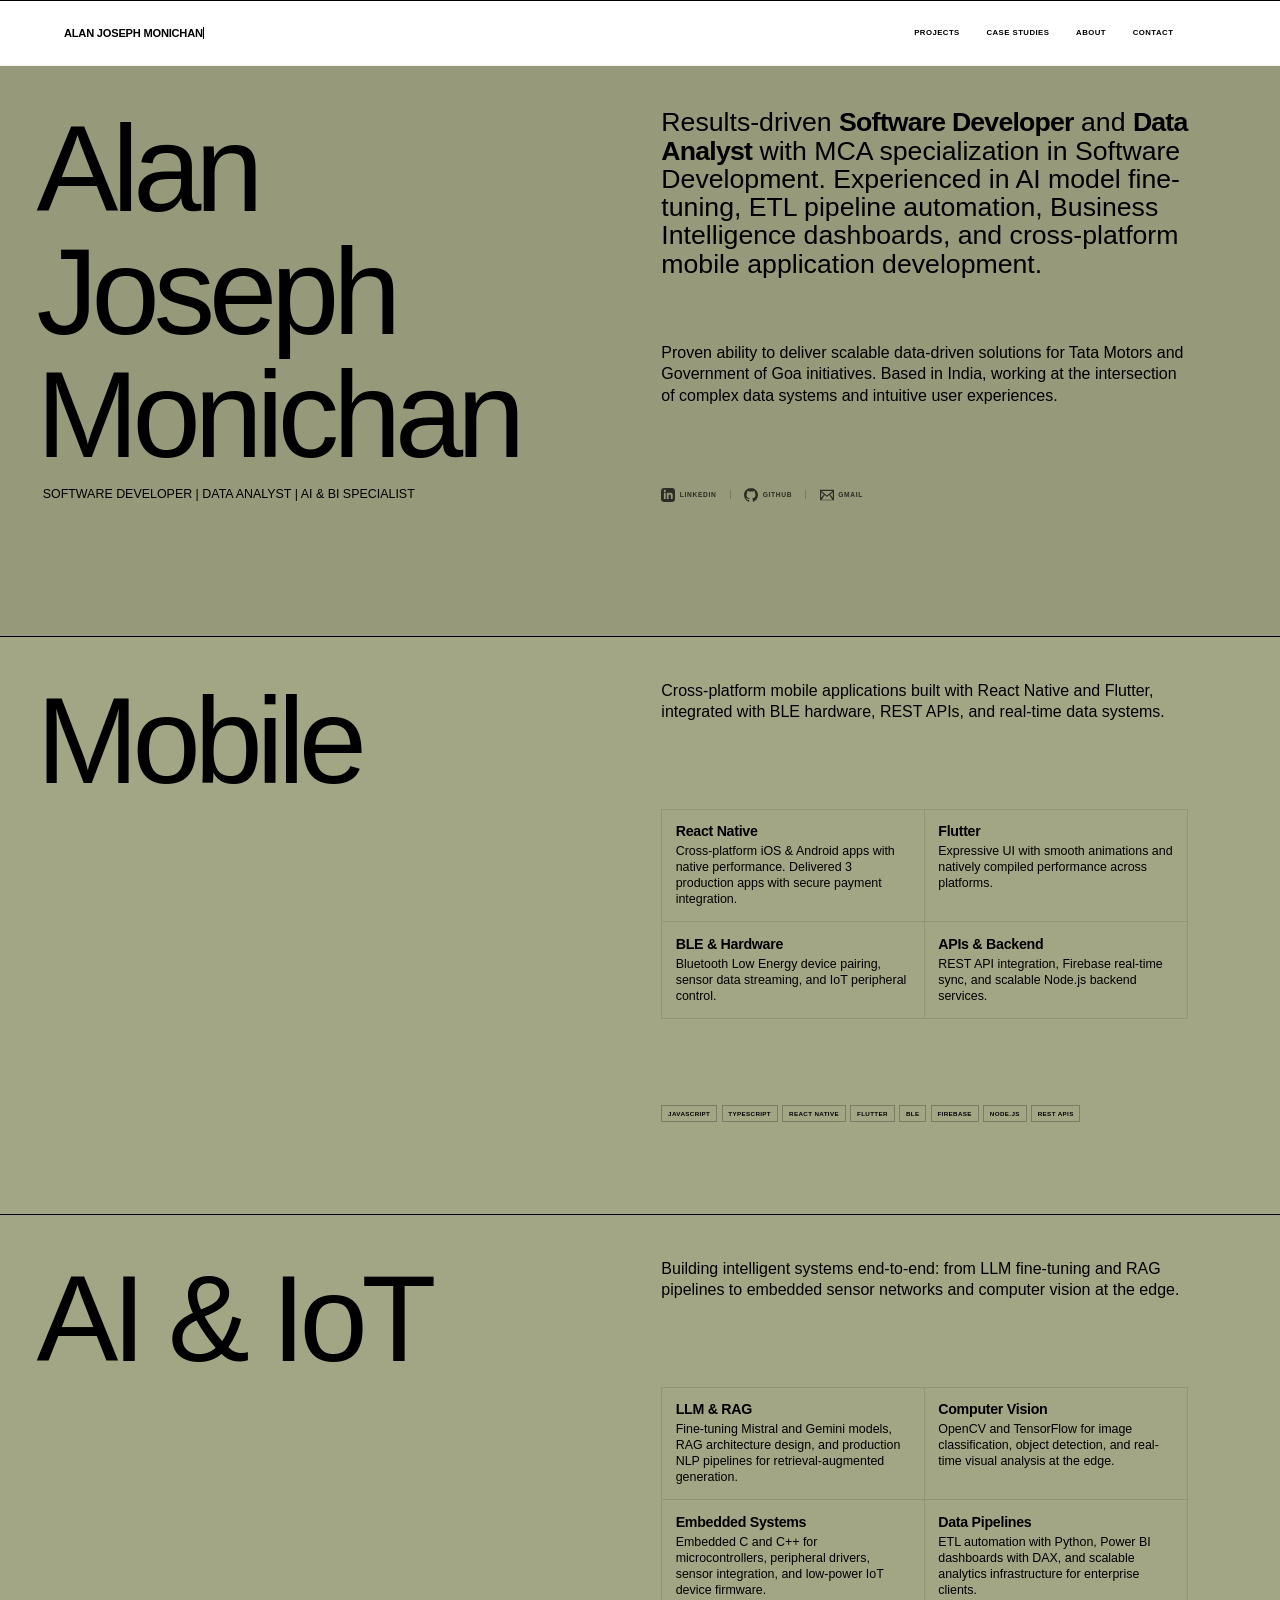
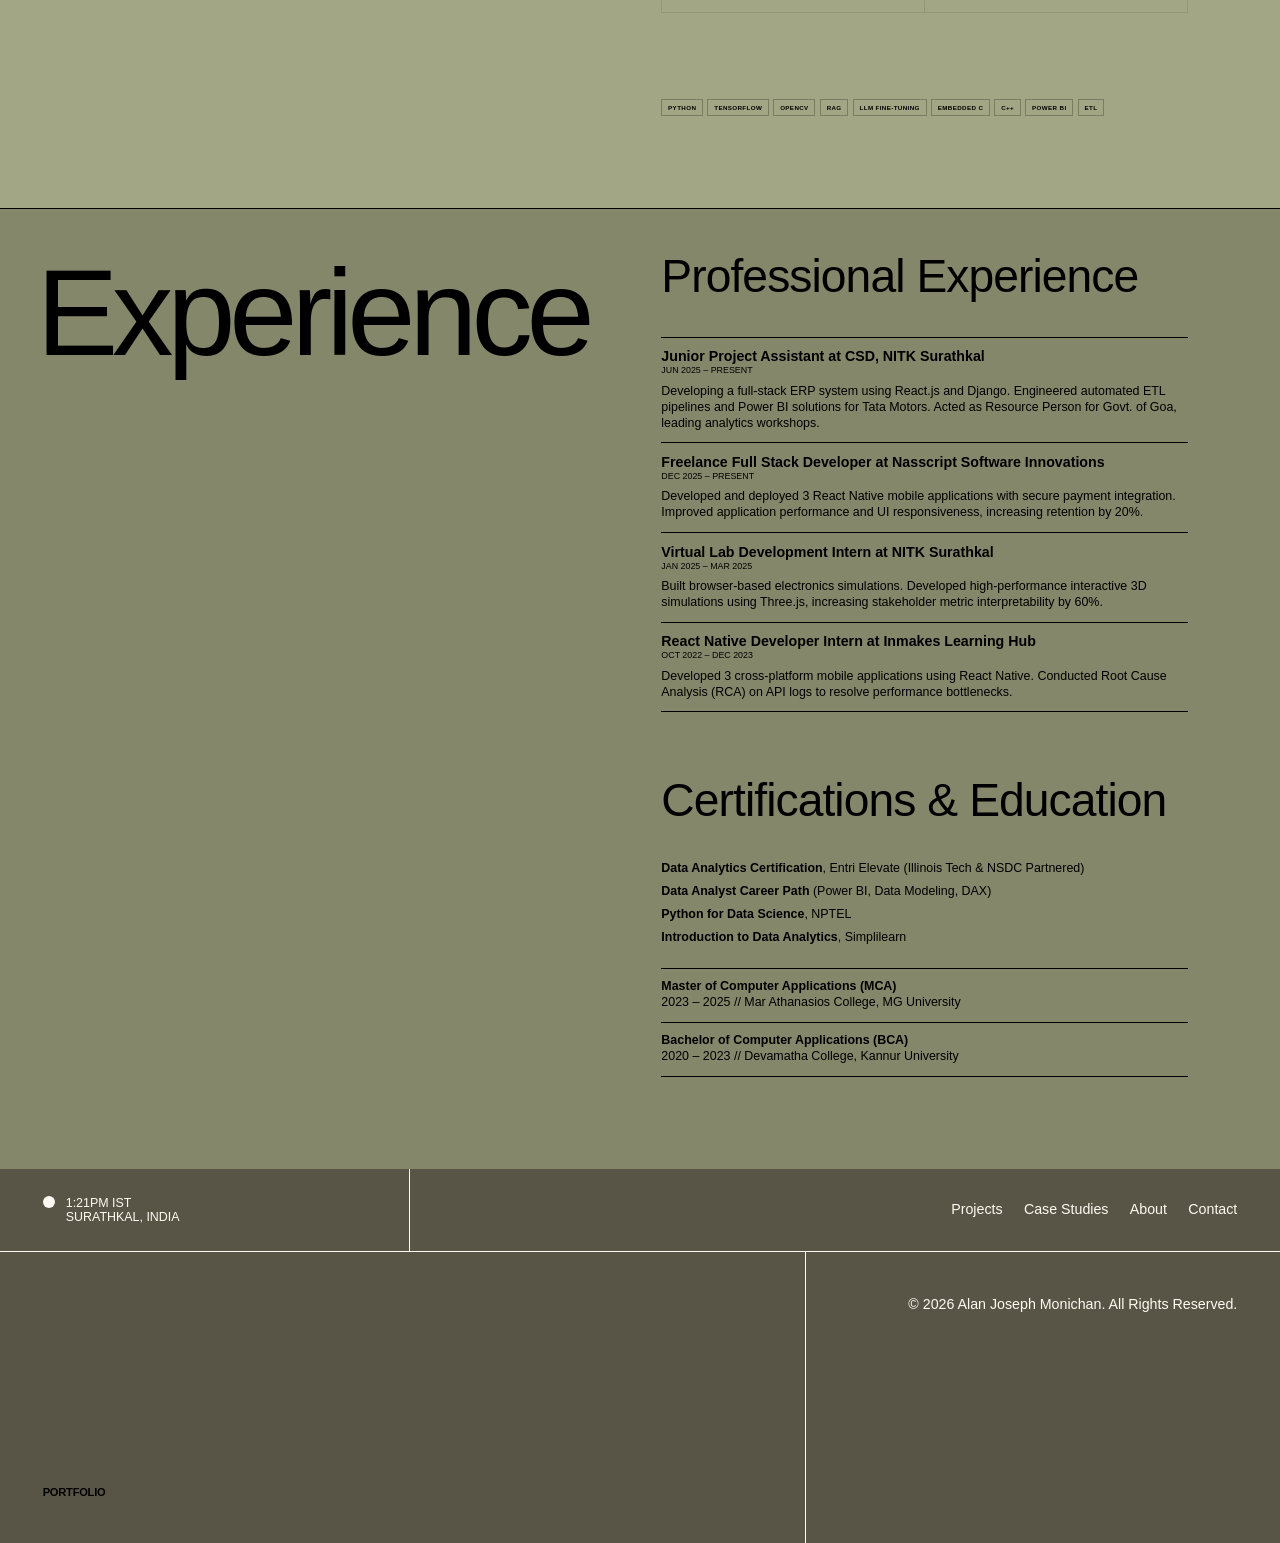
==== src/about.html @ 1c189f52 "Initial portfolio commit" ====
<!DOCTYPE html>
<!-- Last Published: Wed Nov 12 2025 17:32:40 GMT+0000 (Coordinated Universal Time) -->
<html lang="en">

<head>
    <meta charset="utf-8" />
    <title>Alan Joseph Monichan | Software Developer & Data Analyst</title>
    <meta content="Alan Joseph Monichan - Software Developer | Data Analyst | AI & BI Specialist" name="description" />
    <meta name="robots" content="index, follow" />
    <link rel="canonical" href="https://portfolioalan.web.app/src/about.html" />

    <meta property="og:title" content="Alan Joseph Monichan | Software Developer & Data Analyst" />
    <meta property="og:description" content="Results-driven Software Developer and Data Analyst with MCA specialization. Experienced in AI model fine-tuning, ETL automation, BI dashboards, and mobile app development." />
    <meta property="og:url" content="https://portfolioalan.web.app/src/about.html" />
    <meta property="og:site_name" content="Alan Joseph Monichan Portfolio" />
    <meta property="og:image" content="https://portfolioalan.web.app/assets/ajm_logo.png" />
    <meta property="og:type" content="profile" />
    <meta name="twitter:card" content="summary_large_image" />
    <meta name="twitter:title" content="Alan Joseph Monichan | Software Developer & Data Analyst" />
    <meta name="twitter:description" content="Results-driven Software Developer and Data Analyst with MCA specialization. Experienced in AI model fine-tuning, ETL automation, BI dashboards, and mobile app development." />
    <meta name="twitter:image" content="https://portfolioalan.web.app/assets/ajm_logo.png" />
    <meta content="width=device-width, initial-scale=1" name="viewport" />
    <link href="../assets/css/webflow.css" rel="stylesheet" type="text/css" />
    <link rel="stylesheet" href="../assets/css/style.css">
    <link rel="stylesheet" href="../assets/css/about.css">
    <script type="text/javascript">
        ! function(o, c) {
            var n = c.documentElement,
                t = " w-mod-";
            n.className += t + "js", ("ontouchstart" in o || o.DocumentTouch && c instanceof DocumentTouch) && (n.className += t + "touch")
        }(window, document);
    </script>
    <link href="../assets/favicon-ajm.png" rel="shortcut icon" type="image/x-icon" />
    <link href="../assets/favicon-ajm.png" rel="apple-touch-icon" />
    <script type="application/ld+json">
    {
        "@context": "https://schema.org",
        "@type": "Person",
        "name": "Alan Joseph Monichan",
        "url": "https://portfolioalan.web.app/src/about.html",
        "jobTitle": "Software Developer & Data Analyst",
        "description": "Results-driven Software Developer and Data Analyst with MCA specialization in Software Development. Experienced in AI model fine-tuning, ETL pipeline automation, Business Intelligence dashboards, and cross-platform mobile application development.",
        "image": "https://portfolioalan.web.app/assets/ajm_logo.png",
        "alumniOf": [
            { "@type": "CollegeOrUniversity", "name": "Mar Athanasios College, MG University" },
            { "@type": "CollegeOrUniversity", "name": "Devamatha College, Kannur University" }
        ],
        "worksFor": [
            { "@type": "Organization", "name": "NITK Surathkal" },
            { "@type": "Organization", "name": "Nasscript Software Innovations" }
        ]
    }
    </script>
</head>

<body>
    <div class="page-wrapper">
        <nav data-nav-size="small" class="nav_wrapper">
            <div data-w-id="bab75165-42d9-528d-0a10-03f54767e2a7" data-animation="default" data-collapse="medium" data-duration="0" data-easing="ease" data-easing2="ease" role="banner" class="navbar w-nav">
                        <div class="nav_wrap">
                            <a href="../index.html" class="nav_brand w-nav-brand">
                                <div class="text-logo">ALAN JOSEPH MONICHAN</div>
                            </a>

                            <div class="nav_center-section">
                                
                            </div>

                            <nav role="navigation" class="nav_menu-links">
                                <a href="../index.html#projects" class="menu_link">Projects</a>
                                <a href="research.html" class="menu_link">Case Studies</a>
                                <a href="about.html" aria-current="page" class="menu_link w--current">About</a>
                                <a href="mailto:alanmonichan122@gmail.com" class="menu_link">Contact</a>
                            </nav>

                            <div scroll="toggle" class="nav_button w-nav-button">
                                <div class="nav_button-inner">
                                    <div class="menu_top-line"></div>
                                    <div class="menu_middle-line"></div>
                                    <div class="menu_bottom-line"></div>
                                </div>
                            </div>
                        </div>
            </div>
        </nav>

        <!-- Custom mobile menu overlay -->
        <div class="mob-nav" id="mobNav">
            <a href="../index.html#projects" class="mob-nav__link">Projects</a>
            <a href="research.html" class="mob-nav__link">Case Studies</a>
            <a href="about.html" class="mob-nav__link">About</a>
            <a href="mailto:alanmonichan122@gmail.com" class="mob-nav__link">Contact</a>
        </div>

        <main class="main-wrapper">
            <section class="section_about-main">
                <div class="padding-block about_block">
                    <div class="about_about-container">
                        <div>
                            <h1 class="heading-style-h1">Alan Joseph Monichan</h1>
                            <p class="text-size-mono-regular text-style-allcaps margin-top margin-12">Software Developer | Data Analyst | AI & BI Specialist</p>
                        </div>
                        <div id="w-node-_1c3043f1-2022-a9b1-349a-7faa78e4609e-d866994d" class="about_right-column">
                            <p class="heading-style-h5 is-h4-tablet">Results-driven <span class="text-span">Software Developer</span> and <span class="text-span">Data Analyst</span> with MCA specialization in Software Development. Experienced in AI model fine-tuning, ETL pipeline automation, Business Intelligence dashboards, and cross-platform mobile application development.</p>
                            <p class="text-size-medium">Proven ability to deliver scalable data-driven solutions for Tata Motors and Government of Goa initiatives. Based in India, working at the intersection of complex data systems and intuitive user experiences.</p>
                            <div class="social-links-container">
                                <a href="https://linkedin.com/in/alan-joseph-monichan" target="_blank" class="social-link-item w-inline-block">
                                    <svg viewBox="0 0 24 24" fill="currentColor"><path d="M19 0h-14c-2.761 0-5 2.239-5 5v14c0 2.761 2.239 5 5 5h14c2.762 0 5-2.239 5-5v-14c0-2.761-2.238-5-5-5zm-11 19h-3v-11h3v11zm-1.5-12.268c-.966 0-1.75-.79-1.75-1.764s.784-1.764 1.75-1.764 1.75.79 1.75 1.764-.783 1.764-1.75 1.764zm13.5 12.268h-3v-5.604c0-3.368-4-3.113-4 0v5.604h-3v-11h3v1.765c1.396-2.586 7-2.777 7 2.476v6.759z"/></svg>
                                    <div>LinkedIn</div>
                                </a>
                                <div class="social-divider"></div>
                                <a href="https://github.com/alanjoseph77" target="_blank" class="social-link-item w-inline-block">
                                    <svg viewBox="0 0 24 24" fill="currentColor"><path d="M12 0c-6.626 0-12 5.373-12 12 0 5.302 3.438 9.8 8.207 11.387.599.111.793-.261.793-.577v-2.234c-3.338.726-4.041-1.416-4.041-1.416-.546-1.387-1.333-1.756-1.333-1.756-1.089-.745.083-.729.083-.729 1.205.084 1.839 1.237 1.839 1.237 1.07 1.834 2.807 1.304 3.492.997.107-.775.418-1.305.762-1.604-2.665-.305-5.467-1.334-5.467-5.931 0-1.311.469-2.381 1.236-3.221-.124-.303-.535-1.524.117-3.176 0 0 1.008-.322 3.301 1.23.957-.266 1.983-.399 3.003-.404 1.02.005 2.047.138 3.006.404 2.291-1.552 3.297-1.23 3.297-1.23.653 1.653.242 2.874.118 3.176.77.84 1.235 1.911 1.235 3.221 0 4.609-2.807 5.624-5.479 5.921.43.372.823 1.102.823 2.222v3.293c0 .319.192.694.801.576 4.765-1.589 8.199-6.086 8.199-11.386 0-6.627-5.373-12-12-12z"/></svg>
                                    <div>GitHub</div>
                                </a>
                                <div class="social-divider"></div>
                                <a href="mailto:alanmonichan122@gmail.com" class="social-link-item w-inline-block">
                                    <svg viewBox="0 0 24 24" fill="currentColor"><path d="M0 3v18h24v-18h-24zm6.623 7.929l-4.623 5.712v-9.458l4.623 3.746zm-4.141-5.929h19.035l-9.517 7.713-9.518-7.713zm5.694 7.188l3.824 3.099 3.83-3.104 5.612 8.165h-18.796l5.53-8.16zm9.208-1.259l4.616-3.731v9.449l-4.616-5.718z"/></svg>
                                    <div>Gmail</div>
                                </a>
                            </div>
                        </div>
                    </div>
                </div>
            </section>
            <!-- Section 2: Mobile Development -->
            <section class="section_about-work">
                <div class="padding-block about_block is-work">
                    <div class="about_work-container">
                        <div class="max-width-small">
                            <h2 class="heading-style-h1">Mobile</h2>
                        </div>
                        <div class="about_right-column">
                            <p class="text-size-medium">Cross-platform mobile applications built with React Native and Flutter, integrated with BLE hardware, REST APIs, and real-time data systems.</p>
                            <div class="about_skills-grid">
                                <div class="about_skill-card">
                                    <h4 class="text-size-regular text-weight-bold">React Native</h4>
                                    <p class="text-size-small">Cross-platform iOS & Android apps with native performance. Delivered 3 production apps with secure payment integration.</p>
                                </div>
                                <div class="about_skill-card">
                                    <h4 class="text-size-regular text-weight-bold">Flutter</h4>
                                    <p class="text-size-small">Expressive UI with smooth animations and natively compiled performance across platforms.</p>
                                </div>
                                <div class="about_skill-card">
                                    <h4 class="text-size-regular text-weight-bold">BLE & Hardware</h4>
                                    <p class="text-size-small">Bluetooth Low Energy device pairing, sensor data streaming, and IoT peripheral control.</p>
                                </div>
                                <div class="about_skill-card">
                                    <h4 class="text-size-regular text-weight-bold">APIs & Backend</h4>
                                    <p class="text-size-small">REST API integration, Firebase real-time sync, and scalable Node.js backend services.</p>
                                </div>
                            </div>
                            <div class="about_tech-tags">
                                <span class="about_tag">JavaScript</span>
                                <span class="about_tag">TypeScript</span>
                                <span class="about_tag">React Native</span>
                                <span class="about_tag">Flutter</span>
                                <span class="about_tag">BLE</span>
                                <span class="about_tag">Firebase</span>
                                <span class="about_tag">Node.js</span>
                                <span class="about_tag">REST APIs</span>
                            </div>
                        </div>
                    </div>
                </div>
            </section>

            <!-- Section 3: AI & IoT -->
            <section class="section_about-work">
                <div class="padding-block about_block is-work">
                    <div class="about_work-container">
                        <div class="max-width-small">
                            <h2 class="heading-style-h1">AI &amp; IoT</h2>
                        </div>
                        <div class="about_right-column">
                            <p class="text-size-medium">Building intelligent systems end-to-end: from LLM fine-tuning and RAG pipelines to embedded sensor networks and computer vision at the edge.</p>
                            <div class="about_skills-grid">
                                <div class="about_skill-card">
                                    <h4 class="text-size-regular text-weight-bold">LLM & RAG</h4>
                                    <p class="text-size-small">Fine-tuning Mistral and Gemini models, RAG architecture design, and production NLP pipelines for retrieval-augmented generation.</p>
                                </div>
                                <div class="about_skill-card">
                                    <h4 class="text-size-regular text-weight-bold">Computer Vision</h4>
                                    <p class="text-size-small">OpenCV and TensorFlow for image classification, object detection, and real-time visual analysis at the edge.</p>
                                </div>
                                <div class="about_skill-card">
                                    <h4 class="text-size-regular text-weight-bold">Embedded Systems</h4>
                                    <p class="text-size-small">Embedded C and C++ for microcontrollers, peripheral drivers, sensor integration, and low-power IoT device firmware.</p>
                                </div>
                                <div class="about_skill-card">
                                    <h4 class="text-size-regular text-weight-bold">Data Pipelines</h4>
                                    <p class="text-size-small">ETL automation with Python, Power BI dashboards with DAX, and scalable analytics infrastructure for enterprise clients.</p>
                                </div>
                            </div>
                            <div class="about_tech-tags">
                                <span class="about_tag">Python</span>
                                <span class="about_tag">TensorFlow</span>
                                <span class="about_tag">OpenCV</span>
                                <span class="about_tag">RAG</span>
                                <span class="about_tag">LLM Fine-tuning</span>
                                <span class="about_tag">Embedded C</span>
                                <span class="about_tag">C++</span>
                                <span class="about_tag">Power BI</span>
                                <span class="about_tag">ETL</span>
                            </div>
                        </div>
                    </div>
                </div>
            </section>

            <section class="section_about-credentials">
                <div class="padding-block about_block is-credentials">
                    <div class="about_credentials-container">
                        <h2 class="heading-style-h1">Experience</h2>
                        <div class="about_right-column">
                            <div class="contact_credentials-content">
                                <div>
                                    <div class="margin-bottom margin-40">
                                        <h3 class="heading-style-h4">Professional Experience</h3>
                                    </div>
                                    <ul role="list" class="list is-about w-list-unstyled">
                                        <li class="about_credentials-item margin-bottom margin-24">
                                            <p class="text-size-regular text-weight-bold">Junior Project Assistant at CSD, NITK Surathkal</p>
                                            <p class="text-size-mono-tiny text-style-allcaps">Jun 2025 – Present</p>
                                            <p class="text-size-small margin-top margin-8">Developing a full-stack ERP system using React.js and Django. Engineered automated ETL pipelines and Power BI solutions for Tata Motors. Acted as Resource Person for Govt. of Goa, leading analytics workshops.</p>
                                        </li>
                                        <li class="about_credentials-item margin-bottom margin-24">
                                            <p class="text-size-regular text-weight-bold">Freelance Full Stack Developer at Nasscript Software Innovations</p>
                                            <p class="text-size-mono-tiny text-style-allcaps">Dec 2025 – Present</p>
                                            <p class="text-size-small margin-top margin-8">Developed and deployed 3 React Native mobile applications with secure payment integration. Improved application performance and UI responsiveness, increasing retention by 20%.</p>
                                        </li>
                                        <li class="about_credentials-item margin-bottom margin-24">
                                            <p class="text-size-regular text-weight-bold">Virtual Lab Development Intern at NITK Surathkal</p>
                                            <p class="text-size-mono-tiny text-style-allcaps">Jan 2025 – Mar 2025</p>
                                            <p class="text-size-small margin-top margin-8">Built browser-based electronics simulations. Developed high-performance interactive 3D simulations using Three.js, increasing stakeholder metric interpretability by 60%.</p>
                                        </li>
                                        <li class="about_credentials-item margin-bottom margin-24">
                                            <p class="text-size-regular text-weight-bold">React Native Developer Intern at Inmakes Learning Hub</p>
                                            <p class="text-size-mono-tiny text-style-allcaps">Oct 2022 – Dec 2023</p>
                                            <p class="text-size-small margin-top margin-8">Developed 3 cross-platform mobile applications using React Native. Conducted Root Cause Analysis (RCA) on API logs to resolve performance bottlenecks.</p>
                                        </li>
                                    </ul>
                                </div>
                                <div>
                                    <div class="margin-bottom margin-40">
                                        <h3 class="heading-style-h4">Certifications & Education</h3>
                                    </div>
                                    <div class="margin-bottom margin-24">
                                        <p class="text-size-small margin-bottom margin-8"><strong>Data Analytics Certification</strong>, Entri Elevate (Illinois Tech & NSDC Partnered)</p>
                                        <p class="text-size-small margin-bottom margin-8"><strong>Data Analyst Career Path</strong> (Power BI, Data Modeling, DAX)</p>
                                        <p class="text-size-small margin-bottom margin-8"><strong>Python for Data Science</strong>, NPTEL</p>
                                        <p class="text-size-small"><strong>Introduction to Data Analytics</strong>, Simplilearn</p>
                                    </div>
                                    <ul role="list" class="list is-about w-list-unstyled">
                                        <li class="about_credentials-item margin-bottom margin-12">
                                            <p class="text-size-small"><span class="text-weight-bold">Master of Computer Applications (MCA)</span><br/>2023 – 2025 // Mar Athanasios College, MG University</p>
                                        </li>
                                        <li class="about_credentials-item">
                                            <p class="text-size-small"><span class="text-weight-bold">Bachelor of Computer Applications (BCA)</span><br/>2020 – 2023 // Devamatha College, Kannur University</p>
                                        </li>
                                    </ul>
                                </div>
                            </div>
                        </div>
                    </div>
                </div>
            </section>
        </main>
        <footer class="section_footer">
            <div class="footer_top">
                <div class="footer_block is-clocks"><div class="time_block"><div class="dot"></div><p class="text-size-mono-regular text-style-allcaps"><span class="js-time-newyork">--:-- --</span> IST<br/>Surathkal, India</p></div></div>
                <div class="footer_block is-menu"><a href="../index.html" class="footer_link">Projects</a>
                    <div class="w-dyn-list">
                        <div role="list" class="w-dyn-items">
                            <div role="listitem" class="w-dyn-item"><a href="research.html" class="footer_link">Case Studies</a></div>
                        </div>
                    </div><a href="about.html" aria-current="page" class="footer_link w--current">About</a><a href="mailto:alanmonichan122@gmail.com" class="footer_link">Contact</a></div>
            </div>
            <div class="footer_bottom">
                <div class="footer_block is-logo"><a href="../index.html" class="w-inline-block"><div class="footer_logo text-logo">PORTFOLIO</div></a></div>
                <div class="footer_block is-corner">
                    <div>© 2026 Alan Joseph Monichan. All Rights Reserved.</div>
                </div>
            </div>
        </footer>
    </div>
    <script src="../assets/js/jquery.min.js" type="text/javascript"></script>
    <script src="../assets/js/wf-chunk1.js" type="text/javascript"></script>
    <script src="../assets/js/wf-chunk3.js" type="text/javascript"></script>
    <script src="../assets/js/wf-pages.js" type="text/javascript"></script>
    <script src="../assets/js/script.js"></script>
    <script src="../assets/js/about.js"></script>
</body>

</html>
---- assets/css/webflow.css ----
html {
  -webkit-text-size-adjust: 100%;
  -ms-text-size-adjust: 100%;
  font-family: sans-serif;
}

body {
  margin: 0;
}

article, aside, details, figcaption, figure, footer, header, hgroup, main, menu, nav, section, summary {
  display: block;
}

audio, canvas, progress, video {
  vertical-align: baseline;
  display: inline-block;
}

audio:not([controls]) {
  height: 0;
  display: none;
}

[hidden], template {
  display: none;
}

a {
  background-color: #0000;
}

a:active, a:hover {
  outline: 0;
}

abbr[title] {
  border-bottom: 1px dotted;
}

b, strong {
  font-weight: bold;
}

dfn {
  font-style: italic;
}

h1 {
  margin: .67em 0;
  font-size: 2em;
}

mark {
  color: #000;
  background: #ff0;
}

small {
  font-size: 80%;
}

sub, sup {
  vertical-align: baseline;
  font-size: 75%;
  line-height: 0;
  position: relative;
}

sup {
  top: -.5em;
}

sub {
  bottom: -.25em;
}

img {
  border: 0;
}

svg:not(:root) {
  overflow: hidden;
}

hr {
  box-sizing: content-box;
  height: 0;
}

pre {
  overflow: auto;
}

code, kbd, pre, samp {
  font-family: monospace;
  font-size: 1em;
}

button, input, optgroup, select, textarea {
  color: inherit;
  font: inherit;
  margin: 0;
}

button {
  overflow: visible;
}

button, select {
  text-transform: none;
}

button, html input[type="button"], input[type="reset"] {
  -webkit-appearance: button;
  appearance: button;
  cursor: pointer;
}

button[disabled], html input[disabled] {
  cursor: default;
}

button::-moz-focus-inner, input::-moz-focus-inner {
  border: 0;
  padding: 0;
}

input {
  line-height: normal;
}

input[type="checkbox"], input[type="radio"] {
  box-sizing: border-box;
  padding: 0;
}

input[type="number"]::-webkit-inner-spin-button, input[type="number"]::-webkit-outer-spin-button {
  height: auto;
}

input[type="search"] {
  -webkit-appearance: none;
  appearance: none;
}

input[type="search"]::-webkit-search-cancel-button, input[type="search"]::-webkit-search-decoration {
  -webkit-appearance: none;
}

legend {
  border: 0;
  padding: 0;
}

textarea {
  overflow: auto;
}

optgroup {
  font-weight: bold;
}

table {
  border-collapse: collapse;
  border-spacing: 0;
}

td, th {
  padding: 0;
}

@font-face {
  font-family: webflow-icons;
  src: url("[data-uri]") format("truetype");
  font-weight: normal;
  font-style: normal;
}

[class^="w-icon-"], [class*=" w-icon-"] {
  font-variant: normal;
  text-transform: none;
  -webkit-font-smoothing: antialiased;
  -moz-osx-font-smoothing: grayscale;
  font-style: normal;
  font-weight: normal;
  line-height: 1;
  font-family: webflow-icons !important;
}

.w-icon-slider-right:before {
  content: "";
}

.w-icon-slider-left:before {
  content: "";
}

.w-icon-nav-menu:before {
  content: "";
}

.w-icon-arrow-down:before, .w-icon-dropdown-toggle:before {
  content: "";
}

.w-icon-file-upload-remove:before {
  content: "";
}

.w-icon-file-upload-icon:before {
  content: "";
}

* {
  box-sizing: border-box;
}

html {
  height: 100%;
}

body {
  color: #333;
  background-color: #fff;
  min-height: 100%;
  margin: 0;
  font-family: Arial, sans-serif;
  font-size: 14px;
  line-height: 20px;
}

img {
  vertical-align: middle;
  max-width: 100%;
  display: inline-block;
}

html.w-mod-touch * {
  background-attachment: scroll !important;
}

.w-block {
  display: block;
}

.w-inline-block {
  max-width: 100%;
  display: inline-block;
}

.w-clearfix:before, .w-clearfix:after {
  content: " ";
  grid-area: 1 / 1 / 2 / 2;
  display: table;
}

.w-clearfix:after {
  clear: both;
}

.w-hidden {
  display: none;
}

.w-button {
  color: #fff;
  line-height: inherit;
  cursor: pointer;
  background-color: #3898ec;
  border: 0;
  border-radius: 0;
  padding: 9px 15px;
  text-decoration: none;
  display: inline-block;
}

input.w-button {
  -webkit-appearance: button;
  appearance: button;
}

html[data-w-dynpage] [data-w-cloak] {
  color: #0000 !important;
}

.w-code-block {
  margin: unset;
}

pre.w-code-block code {
  all: inherit;
}

.w-optimization {
  display: contents;
}

.w-webflow-badge, .w-webflow-badge > img {
  box-sizing: unset;
  width: unset;
  height: unset;
  max-height: unset;
  max-width: unset;
  min-height: unset;
  min-width: unset;
  margin: unset;
  padding: unset;
  float: unset;
  clear: unset;
  border: unset;
  border-radius: unset;
  background: unset;
  background-image: unset;
  background-position: unset;
  background-size: unset;
  background-repeat: unset;
  background-origin: unset;
  background-clip: unset;
  background-attachment: unset;
  background-color: unset;
  box-shadow: unset;
  transform: unset;
  direction: unset;
  font-family: unset;
  font-weight: unset;
  color: unset;
  font-size: unset;
  line-height: unset;
  font-style: unset;
  font-variant: unset;
  text-align: unset;
  letter-spacing: unset;
  -webkit-text-decoration: unset;
  text-decoration: unset;
  text-indent: unset;
  text-transform: unset;
  list-style-type: unset;
  text-shadow: unset;
  vertical-align: unset;
  cursor: unset;
  white-space: unset;
  word-break: unset;
  word-spacing: unset;
  word-wrap: unset;
  transition: unset;
}

.w-webflow-badge {
  white-space: nowrap;
  cursor: pointer;
  box-shadow: 0 0 0 1px #0000001a, 0 1px 3px #0000001a;
  visibility: visible !important;
  opacity: 1 !important;
  z-index: 2147483647 !important;
  color: #aaadb0 !important;
  overflow: unset !important;
  background-color: #fff !important;
  border-radius: 3px !important;
  width: auto !important;
  height: auto !important;
  margin: 0 !important;
  padding: 6px !important;
  font-size: 12px !important;
  line-height: 14px !important;
  text-decoration: none !important;
  display: inline-block !important;
  position: fixed !important;
  inset: auto 12px 12px auto !important;
  transform: none !important;
}

.w-webflow-badge > img {
  position: unset;
  visibility: unset !important;
  opacity: 1 !important;
  vertical-align: middle !important;
  display: inline-block !important;
}

h1, h2, h3, h4, h5, h6 {
  margin-bottom: 10px;
  font-weight: bold;
}

h1 {
  margin-top: 20px;
  font-size: 38px;
  line-height: 44px;
}

h2 {
  margin-top: 20px;
  font-size: 32px;
  line-height: 36px;
}

h3 {
  margin-top: 20px;
  font-size: 24px;
  line-height: 30px;
}

h4 {
  margin-top: 10px;
  font-size: 18px;
  line-height: 24px;
}

h5 {
  margin-top: 10px;
  font-size: 14px;
  line-height: 20px;
}

h6 {
  margin-top: 10px;
  font-size: 12px;
  line-height: 18px;
}

p {
  margin-top: 0;
  margin-bottom: 10px;
}

blockquote {
  border-left: 5px solid #e2e2e2;
  margin: 0 0 10px;
  padding: 10px 20px;
  font-size: 18px;
  line-height: 22px;
}

figure {
  margin: 0 0 10px;
}

figcaption {
  text-align: center;
  margin-top: 5px;
}

ul, ol {
  margin-top: 0;
  margin-bottom: 10px;
  padding-left: 40px;
}

.w-list-unstyled {
  padding-left: 0;
  list-style: none;
}

.w-embed:before, .w-embed:after {
  content: " ";
  grid-area: 1 / 1 / 2 / 2;
  display: table;
}

.w-embed:after {
  clear: both;
}

.w-video {
  width: 100%;
  padding: 0;
  position: relative;
}

.w-video iframe, .w-video object, .w-video embed {
  border: none;
  width: 100%;
  height: 100%;
  position: absolute;
  top: 0;
  left: 0;
}

fieldset {
  border: 0;
  margin: 0;
  padding: 0;
}

button, [type="button"], [type="reset"] {
  cursor: pointer;
  -webkit-appearance: button;
  appearance: button;
  border: 0;
}

.w-form {
  margin: 0 0 15px;
}

.w-form-done {
  text-align: center;
  background-color: #ddd;
  padding: 20px;
  display: none;
}

.w-form-fail {
  background-color: #ffdede;
  margin-top: 10px;
  padding: 10px;
  display: none;
}

label {
  margin-bottom: 5px;
  font-weight: bold;
  display: block;
}

.w-input, .w-select {
  color: #333;
  background-color: #fff;
  border: 1px solid #ccc;
  width: 100%;
  height: 38px;
  margin-bottom: 10px;
  padding: 8px 12px;
  font-size: 14px;
  line-height: 1.42857;
  display: block;
}

.w-input::placeholder, .w-select::placeholder {
  color: #999;
}

.w-input:focus, .w-select:focus {
  border-color: #3898ec;
  outline: 0;
}

.w-input[disabled], .w-select[disabled], .w-input[readonly], .w-select[readonly], fieldset[disabled] .w-input, fieldset[disabled] .w-select {
  cursor: not-allowed;
}

.w-input[disabled]:not(.w-input-disabled), .w-select[disabled]:not(.w-input-disabled), .w-input[readonly], .w-select[readonly], fieldset[disabled]:not(.w-input-disabled) .w-input, fieldset[disabled]:not(.w-input-disabled) .w-select {
  background-color: #eee;
}

textarea.w-input, textarea.w-select {
  height: auto;
}

.w-select {
  background-color: #f3f3f3;
}

.w-select[multiple] {
  height: auto;
}

.w-form-label {
  cursor: pointer;
  margin-bottom: 0;
  font-weight: normal;
  display: inline-block;
}

.w-radio {
  margin-bottom: 5px;
  padding-left: 20px;
  display: block;
}

.w-radio:before, .w-radio:after {
  content: " ";
  grid-area: 1 / 1 / 2 / 2;
  display: table;
}

.w-radio:after {
  clear: both;
}

.w-radio-input {
  float: left;
  margin: 3px 0 0 -20px;
  line-height: normal;
}

.w-file-upload {
  margin-bottom: 10px;
  display: block;
}

.w-file-upload-input {
  opacity: 0;
  z-index: -100;
  width: .1px;
  height: .1px;
  position: absolute;
  overflow: hidden;
}

.w-file-upload-default, .w-file-upload-uploading, .w-file-upload-success {
  color: #333;
  display: inline-block;
}

.w-file-upload-error {
  margin-top: 10px;
  display: block;
}

.w-file-upload-default.w-hidden, .w-file-upload-uploading.w-hidden, .w-file-upload-error.w-hidden, .w-file-upload-success.w-hidden {
  display: none;
}

.w-file-upload-uploading-btn {
  cursor: pointer;
  background-color: #fafafa;
  border: 1px solid #ccc;
  margin: 0;
  padding: 8px 12px;
  font-size: 14px;
  font-weight: normal;
  display: flex;
}

.w-file-upload-file {
  background-color: #fafafa;
  border: 1px solid #ccc;
  flex-grow: 1;
  justify-content: space-between;
  margin: 0;
  padding: 8px 9px 8px 11px;
  display: flex;
}

.w-file-upload-file-name {
  font-size: 14px;
  font-weight: normal;
  display: block;
}

.w-file-remove-link {
  cursor: pointer;
  width: auto;
  height: auto;
  margin-top: 3px;
  margin-left: 10px;
  padding: 3px;
  display: block;
}

.w-icon-file-upload-remove {
  margin: auto;
  font-size: 10px;
}

.w-file-upload-error-msg {
  color: #ea384c;
  padding: 2px 0;
  display: inline-block;
}

.w-file-upload-info {
  padding: 0 12px;
  line-height: 38px;
  display: inline-block;
}

.w-file-upload-label {
  cursor: pointer;
  background-color: #fafafa;
  border: 1px solid #ccc;
  margin: 0;
  padding: 8px 12px;
  font-size: 14px;
  font-weight: normal;
  display: inline-block;
}

.w-icon-file-upload-icon, .w-icon-file-upload-uploading {
  width: 20px;
  margin-right: 8px;
  display: inline-block;
}

.w-icon-file-upload-uploading {
  height: 20px;
}

.w-container {
  max-width: 940px;
  margin-left: auto;
  margin-right: auto;
}

.w-container:before, .w-container:after {
  content: " ";
  grid-area: 1 / 1 / 2 / 2;
  display: table;
}

.w-container:after {
  clear: both;
}

.w-container .w-row {
  margin-left: -10px;
  margin-right: -10px;
}

.w-row:before, .w-row:after {
  content: " ";
  grid-area: 1 / 1 / 2 / 2;
  display: table;
}

.w-row:after {
  clear: both;
}

.w-row .w-row {
  margin-left: 0;
  margin-right: 0;
}

.w-col {
  float: left;
  width: 100%;
  min-height: 1px;
  padding-left: 10px;
  padding-right: 10px;
  position: relative;
}

.w-col .w-col {
  padding-left: 0;
  padding-right: 0;
}

.w-col-1 {
  width: 8.33333%;
}

.w-col-2 {
  width: 16.6667%;
}

.w-col-3 {
  width: 25%;
}

.w-col-4 {
  width: 33.3333%;
}

.w-col-5 {
  width: 41.6667%;
}

.w-col-6 {
  width: 50%;
}

.w-col-7 {
  width: 58.3333%;
}

.w-col-8 {
  width: 66.6667%;
}

.w-col-9 {
  width: 75%;
}

.w-col-10 {
  width: 83.3333%;
}

.w-col-11 {
  width: 91.6667%;
}

.w-col-12 {
  width: 100%;
}

.w-hidden-main {
  display: none !important;
}

@media screen and (max-width: 991px) {
  .w-container {
    max-width: 728px;
  }

  .w-hidden-main {
    display: inherit !important;
  }

  .w-hidden-medium {
    display: none !important;
  }

  .w-col-medium-1 {
    width: 8.33333%;
  }

  .w-col-medium-2 {
    width: 16.6667%;
  }

  .w-col-medium-3 {
    width: 25%;
  }

  .w-col-medium-4 {
    width: 33.3333%;
  }

  .w-col-medium-5 {
    width: 41.6667%;
  }

  .w-col-medium-6 {
    width: 50%;
  }

  .w-col-medium-7 {
    width: 58.3333%;
  }

  .w-col-medium-8 {
    width: 66.6667%;
  }

  .w-col-medium-9 {
    width: 75%;
  }

  .w-col-medium-10 {
    width: 83.3333%;
  }

  .w-col-medium-11 {
    width: 91.6667%;
  }

  .w-col-medium-12 {
    width: 100%;
  }

  .w-col-stack {
    width: 100%;
    left: auto;
    right: auto;
  }
}

@media screen and (max-width: 767px) {
  .w-hidden-main, .w-hidden-medium {
    display: inherit !important;
  }

  .w-hidden-small {
    display: none !important;
  }

  .w-row, .w-container .w-row {
    margin-left: 0;
    margin-right: 0;
  }

  .w-col {
    width: 100%;
    left: auto;
    right: auto;
  }

  .w-col-small-1 {
    width: 8.33333%;
  }

  .w-col-small-2 {
    width: 16.6667%;
  }

  .w-col-small-3 {
    width: 25%;
  }

  .w-col-small-4 {
    width: 33.3333%;
  }

  .w-col-small-5 {
    width: 41.6667%;
  }

  .w-col-small-6 {
    width: 50%;
  }

  .w-col-small-7 {
    width: 58.3333%;
  }

  .w-col-small-8 {
    width: 66.6667%;
  }

  .w-col-small-9 {
    width: 75%;
  }

  .w-col-small-10 {
    width: 83.3333%;
  }

  .w-col-small-11 {
    width: 91.6667%;
  }

  .w-col-small-12 {
    width: 100%;
  }
}

@media screen and (max-width: 479px) {
  .w-container {
    max-width: none;
  }

  .w-hidden-main, .w-hidden-medium, .w-hidden-small {
    display: inherit !important;
  }

  .w-hidden-tiny {
    display: none !important;
  }

  .w-col {
    width: 100%;
  }

  .w-col-tiny-1 {
    width: 8.33333%;
  }

  .w-col-tiny-2 {
    width: 16.6667%;
  }

  .w-col-tiny-3 {
    width: 25%;
  }

  .w-col-tiny-4 {
    width: 33.3333%;
  }

  .w-col-tiny-5 {
    width: 41.6667%;
  }

  .w-col-tiny-6 {
    width: 50%;
  }

  .w-col-tiny-7 {
    width: 58.3333%;
  }

  .w-col-tiny-8 {
    width: 66.6667%;
  }

  .w-col-tiny-9 {
    width: 75%;
  }

  .w-col-tiny-10 {
    width: 83.3333%;
  }

  .w-col-tiny-11 {
    width: 91.6667%;
  }

  .w-col-tiny-12 {
    width: 100%;
  }
}

.w-widget {
  position: relative;
}

.w-widget-map {
  width: 100%;
  height: 400px;
}

.w-widget-map label {
  width: auto;
  display: inline;
}

.w-widget-map img {
  max-width: inherit;
}

.w-widget-map .gm-style-iw {
  text-align: center;
}

.w-widget-map .gm-style-iw > button {
  display: none !important;
}

.w-widget-twitter {
  overflow: hidden;
}

.w-widget-twitter-count-shim {
  vertical-align: top;
  text-align: center;
  background: #fff;
  border: 1px solid #758696;
  border-radius: 3px;
  width: 28px;
  height: 20px;
  display: inline-block;
  position: relative;
}

.w-widget-twitter-count-shim * {
  pointer-events: none;
  -webkit-user-select: none;
  user-select: none;
}

.w-widget-twitter-count-shim .w-widget-twitter-count-inner {
  text-align: center;
  color: #999;
  font-family: serif;
  font-size: 15px;
  line-height: 12px;
  position: relative;
}

.w-widget-twitter-count-shim .w-widget-twitter-count-clear {
  display: block;
  position: relative;
}

.w-widget-twitter-count-shim.w--large {
  width: 36px;
  height: 28px;
}

.w-widget-twitter-count-shim.w--large .w-widget-twitter-count-inner {
  font-size: 18px;
  line-height: 18px;
}

.w-widget-twitter-count-shim:not(.w--vertical) {
  margin-left: 5px;
  margin-right: 8px;
}

.w-widget-twitter-count-shim:not(.w--vertical).w--large {
  margin-left: 6px;
}

.w-widget-twitter-count-shim:not(.w--vertical):before, .w-widget-twitter-count-shim:not(.w--vertical):after {
  content: " ";
  pointer-events: none;
  border: solid #0000;
  width: 0;
  height: 0;
  position: absolute;
  top: 50%;
  left: 0;
}

.w-widget-twitter-count-shim:not(.w--vertical):before {
  border-width: 4px;
  border-color: #75869600 #5d6c7b #75869600 #75869600;
  margin-top: -4px;
  margin-left: -9px;
}

.w-widget-twitter-count-shim:not(.w--vertical).w--large:before {
  border-width: 5px;
  margin-top: -5px;
  margin-left: -10px;
}

.w-widget-twitter-count-shim:not(.w--vertical):after {
  border-width: 4px;
  border-color: #fff0 #fff #fff0 #fff0;
  margin-top: -4px;
  margin-left: -8px;
}

.w-widget-twitter-count-shim:not(.w--vertical).w--large:after {
  border-width: 5px;
  margin-top: -5px;
  margin-left: -9px;
}

.w-widget-twitter-count-shim.w--vertical {
  width: 61px;
  height: 33px;
  margin-bottom: 8px;
}

.w-widget-twitter-count-shim.w--vertical:before, .w-widget-twitter-count-shim.w--vertical:after {
  content: " ";
  pointer-events: none;
  border: solid #0000;
  width: 0;
  height: 0;
  position: absolute;
  top: 100%;
  left: 50%;
}

.w-widget-twitter-count-shim.w--vertical:before {
  border-width: 5px;
  border-color: #5d6c7b #75869600 #75869600;
  margin-left: -5px;
}

.w-widget-twitter-count-shim.w--vertical:after {
  border-width: 4px;
  border-color: #fff #fff0 #fff0;
  margin-left: -4px;
}

.w-widget-twitter-count-shim.w--vertical .w-widget-twitter-count-inner {
  font-size: 18px;
  line-height: 22px;
}

.w-widget-twitter-count-shim.w--vertical.w--large {
  width: 76px;
}

.w-background-video {
  color: #fff;
  height: 500px;
  position: relative;
  overflow: hidden;
}

.w-background-video > video {
  object-fit: cover;
  z-index: -100;
  background-position: 50%;
  background-size: cover;
  width: 100%;
  height: 100%;
  margin: auto;
  position: absolute;
  inset: -100%;
}

.w-background-video > video::-webkit-media-controls-start-playback-button {
  -webkit-appearance: none;
  display: none !important;
}

.w-background-video--control {
  background-color: #0000;
  padding: 0;
  position: absolute;
  bottom: 1em;
  right: 1em;
}

.w-background-video--control > [hidden] {
  display: none !important;
}

.w-slider {
  text-align: center;
  clear: both;
  -webkit-tap-highlight-color: #0000;
  background: #ddd;
  height: 300px;
  position: relative;
}

.w-slider-mask {
  z-index: 1;
  white-space: nowrap;
  height: 100%;
  display: block;
  position: relative;
  left: 0;
  right: 0;
  overflow: hidden;
}

.w-slide {
  vertical-align: top;
  white-space: normal;
  text-align: left;
  width: 100%;
  height: 100%;
  display: inline-block;
  position: relative;
}

.w-slider-nav {
  z-index: 2;
  text-align: center;
  -webkit-tap-highlight-color: #0000;
  height: 40px;
  margin: auto;
  padding-top: 10px;
  position: absolute;
  inset: auto 0 0;
}

.w-slider-nav.w-round > div {
  border-radius: 100%;
}

.w-slider-nav.w-num > div {
  font-size: inherit;
  line-height: inherit;
  width: auto;
  height: auto;
  padding: .2em .5em;
}

.w-slider-nav.w-shadow > div {
  box-shadow: 0 0 3px #3336;
}

.w-slider-nav-invert {
  color: #fff;
}

.w-slider-nav-invert > div {
  background-color: #2226;
}

.w-slider-nav-invert > div.w-active {
  background-color: #222;
}

.w-slider-dot {
  cursor: pointer;
  background-color: #fff6;
  width: 1em;
  height: 1em;
  margin: 0 3px .5em;
  transition: background-color .1s, color .1s;
  display: inline-block;
  position: relative;
}

.w-slider-dot.w-active {
  background-color: #fff;
}

.w-slider-dot:focus {
  outline: none;
  box-shadow: 0 0 0 2px #fff;
}

.w-slider-dot:focus.w-active {
  box-shadow: none;
}

.w-slider-arrow-left, .w-slider-arrow-right {
  cursor: pointer;
  color: #fff;
  -webkit-tap-highlight-color: #0000;
  -webkit-user-select: none;
  user-select: none;
  width: 80px;
  margin: auto;
  font-size: 40px;
  position: absolute;
  inset: 0;
  overflow: hidden;
}

.w-slider-arrow-left [class^="w-icon-"], .w-slider-arrow-right [class^="w-icon-"], .w-slider-arrow-left [class*=" w-icon-"], .w-slider-arrow-right [class*=" w-icon-"] {
  position: absolute;
}

.w-slider-arrow-left:focus, .w-slider-arrow-right:focus {
  outline: 0;
}

.w-slider-arrow-left {
  z-index: 3;
  right: auto;
}

.w-slider-arrow-right {
  z-index: 4;
  left: auto;
}

.w-icon-slider-left, .w-icon-slider-right {
  width: 1em;
  height: 1em;
  margin: auto;
  inset: 0;
}

.w-slider-aria-label {
  clip: rect(0 0 0 0);
  border: 0;
  width: 1px;
  height: 1px;
  margin: -1px;
  padding: 0;
  position: absolute;
  overflow: hidden;
}

.w-slider-force-show {
  display: block !important;
}

.w-dropdown {
  text-align: left;
  z-index: 900;
  margin-left: auto;
  margin-right: auto;
  display: inline-block;
  position: relative;
}

.w-dropdown-btn, .w-dropdown-toggle, .w-dropdown-link {
  vertical-align: top;
  color: #222;
  text-align: left;
  white-space: nowrap;
  margin-left: auto;
  margin-right: auto;
  padding: 20px;
  text-decoration: none;
  position: relative;
}

.w-dropdown-toggle {
  -webkit-user-select: none;
  user-select: none;
  cursor: pointer;
  padding-right: 40px;
  display: inline-block;
}

.w-dropdown-toggle:focus {
  outline: 0;
}

.w-icon-dropdown-toggle {
  width: 1em;
  height: 1em;
  margin: auto 20px auto auto;
  position: absolute;
  top: 0;
  bottom: 0;
  right: 0;
}

.w-dropdown-list {
  background: #ddd;
  min-width: 100%;
  display: none;
  position: absolute;
}

.w-dropdown-list.w--open {
  display: block;
}

.w-dropdown-link {
  color: #222;
  padding: 10px 20px;
  display: block;
}

.w-dropdown-link.w--current {
  color: #0082f3;
}

.w-dropdown-link:focus {
  outline: 0;
}

@media screen and (max-width: 767px) {
  .w-nav-brand {
    padding-left: 10px;
  }
}

.w-lightbox-backdrop {
  cursor: auto;
  letter-spacing: normal;
  text-indent: 0;
  text-shadow: none;
  text-transform: none;
  visibility: visible;
  white-space: normal;
  word-break: normal;
  word-spacing: normal;
  word-wrap: normal;
  color: #fff;
  text-align: center;
  z-index: 2000;
  opacity: 0;
  -webkit-user-select: none;
  -moz-user-select: none;
  user-select: none;
  -webkit-tap-highlight-color: transparent;
  background: #000000e6;
  outline: 0;
  font-family: Helvetica Neue, Helvetica, Ubuntu, Segoe UI, Verdana, sans-serif;
  font-size: 17px;
  font-style: normal;
  font-weight: 300;
  line-height: 1.2;
  list-style: disc;
  position: fixed;
  inset: 0;
  -webkit-transform: translate(0);
  transform: translate(0);
}

.w-lightbox-backdrop, .w-lightbox-container {
  -webkit-overflow-scrolling: touch;
  height: 100%;
  overflow: auto;
}

.w-lightbox-content {
  height: 100vh;
  position: relative;
  overflow: hidden;
}

.w-lightbox-view {
  opacity: 0;
  width: 100vw;
  height: 100vh;
  position: absolute;
}

.w-lightbox-view:before {
  content: "";
  height: 100vh;
}

.w-lightbox-group, .w-lightbox-group .w-lightbox-view, .w-lightbox-group .w-lightbox-view:before {
  height: 86vh;
}

.w-lightbox-frame, .w-lightbox-view:before {
  vertical-align: middle;
  display: inline-block;
}

.w-lightbox-figure {
  margin: 0;
  position: relative;
}

.w-lightbox-group .w-lightbox-figure {
  cursor: pointer;
}

.w-lightbox-img {
  width: auto;
  max-width: none;
  height: auto;
}

.w-lightbox-image {
  float: none;
  max-width: 100vw;
  max-height: 100vh;
  display: block;
}

.w-lightbox-group .w-lightbox-image {
  max-height: 86vh;
}

.w-lightbox-caption {
  text-align: left;
  text-overflow: ellipsis;
  white-space: nowrap;
  background: #0006;
  padding: .5em 1em;
  position: absolute;
  bottom: 0;
  left: 0;
  right: 0;
  overflow: hidden;
}

.w-lightbox-embed {
  width: 100%;
  height: 100%;
  position: absolute;
  inset: 0;
}

.w-lightbox-control {
  cursor: pointer;
  background-position: center;
  background-repeat: no-repeat;
  background-size: 24px;
  width: 4em;
  transition: all .3s;
  position: absolute;
  top: 0;
}

.w-lightbox-left {
  background-image: url("[data-uri]");
  display: none;
  bottom: 0;
  left: 0;
}

.w-lightbox-right {
  background-image: url("[data-uri]");
  display: none;
  bottom: 0;
  right: 0;
}

.w-lightbox-close {
  background-image: url("[data-uri]");
  background-size: 18px;
  height: 2.6em;
  right: 0;
}

.w-lightbox-strip {
  white-space: nowrap;
  padding: 0 1vh;
  line-height: 0;
  position: absolute;
  bottom: 0;
  left: 0;
  right: 0;
  overflow: auto hidden;
}

.w-lightbox-item {
  box-sizing: content-box;
  cursor: pointer;
  width: 10vh;
  padding: 2vh 1vh;
  display: inline-block;
  -webkit-transform: translate3d(0, 0, 0);
  transform: translate3d(0, 0, 0);
}

.w-lightbox-active {
  opacity: .3;
}

.w-lightbox-thumbnail {
  background: #222;
  height: 10vh;
  position: relative;
  overflow: hidden;
}

.w-lightbox-thumbnail-image {
  position: absolute;
  top: 0;
  left: 0;
}

.w-lightbox-thumbnail .w-lightbox-tall {
  width: 100%;
  top: 50%;
  transform: translate(0, -50%);
}

.w-lightbox-thumbnail .w-lightbox-wide {
  height: 100%;
  left: 50%;
  transform: translate(-50%);
}

.w-lightbox-spinner {
  box-sizing: border-box;
  border: 5px solid #0006;
  border-radius: 50%;
  width: 40px;
  height: 40px;
  margin-top: -20px;
  margin-left: -20px;
  animation: .8s linear infinite spin;
  position: absolute;
  top: 50%;
  left: 50%;
}

.w-lightbox-spinner:after {
  content: "";
  border: 3px solid #0000;
  border-bottom-color: #fff;
  border-radius: 50%;
  position: absolute;
  inset: -4px;
}

.w-lightbox-hide {
  display: none;
}

.w-lightbox-noscroll {
  overflow: hidden;
}

@media (min-width: 768px) {
  .w-lightbox-content {
    height: 96vh;
    margin-top: 2vh;
  }

  .w-lightbox-view, .w-lightbox-view:before {
    height: 96vh;
  }

  .w-lightbox-group, .w-lightbox-group .w-lightbox-view, .w-lightbox-group .w-lightbox-view:before {
    height: 84vh;
  }

  .w-lightbox-image {
    max-width: 96vw;
    max-height: 96vh;
  }

  .w-lightbox-group .w-lightbox-image {
    max-width: 82.3vw;
    max-height: 84vh;
  }

  .w-lightbox-left, .w-lightbox-right {
    opacity: .5;
    display: block;
  }

  .w-lightbox-close {
    opacity: .8;
  }

  .w-lightbox-control:hover {
    opacity: 1;
  }
}

.w-lightbox-inactive, .w-lightbox-inactive:hover {
  opacity: 0;
}

.w-richtext:before, .w-richtext:after {
  content: " ";
  grid-area: 1 / 1 / 2 / 2;
  display: table;
}

.w-richtext:after {
  clear: both;
}

.w-richtext[contenteditable="true"]:before, .w-richtext[contenteditable="true"]:after {
  white-space: initial;
}

.w-richtext ol, .w-richtext ul {
  overflow: hidden;
}

.w-richtext .w-richtext-figure-selected.w-richtext-figure-type-video div:after, .w-richtext .w-richtext-figure-selected[data-rt-type="video"] div:after, .w-richtext .w-richtext-figure-selected.w-richtext-figure-type-image div, .w-richtext .w-richtext-figure-selected[data-rt-type="image"] div {
  outline: 2px solid #2895f7;
}

.w-richtext figure.w-richtext-figure-type-video > div:after, .w-richtext figure[data-rt-type="video"] > div:after {
  content: "";
  display: none;
  position: absolute;
  inset: 0;
}

.w-richtext figure {
  max-width: 60%;
  position: relative;
}

.w-richtext figure > div:before {
  cursor: default !important;
}

.w-richtext figure img {
  width: 100%;
}

.w-richtext figure figcaption.w-richtext-figcaption-placeholder {
  opacity: .6;
}

.w-richtext figure div {
  color: #0000;
  font-size: 0;
}

.w-richtext figure.w-richtext-figure-type-image, .w-richtext figure[data-rt-type="image"] {
  display: table;
}

.w-richtext figure.w-richtext-figure-type-image > div, .w-richtext figure[data-rt-type="image"] > div {
  display: inline-block;
}

.w-richtext figure.w-richtext-figure-type-image > figcaption, .w-richtext figure[data-rt-type="image"] > figcaption {
  caption-side: bottom;
  display: table-caption;
}

.w-richtext figure.w-richtext-figure-type-video, .w-richtext figure[data-rt-type="video"] {
  width: 60%;
  height: 0;
}

.w-richtext figure.w-richtext-figure-type-video iframe, .w-richtext figure[data-rt-type="video"] iframe {
  width: 100%;
  height: 100%;
  position: absolute;
  top: 0;
  left: 0;
}

.w-richtext figure.w-richtext-figure-type-video > div, .w-richtext figure[data-rt-type="video"] > div {
  width: 100%;
}

.w-richtext figure.w-richtext-align-center {
  clear: both;
  margin-left: auto;
  margin-right: auto;
}

.w-richtext figure.w-richtext-align-center.w-richtext-figure-type-image > div, .w-richtext figure.w-richtext-align-center[data-rt-type="image"] > div {
  max-width: 100%;
}

.w-richtext figure.w-richtext-align-normal {
  clear: both;
}

.w-richtext figure.w-richtext-align-fullwidth {
  text-align: center;
  clear: both;
  width: 100%;
  max-width: 100%;
  margin-left: auto;
  margin-right: auto;
  display: block;
}

.w-richtext figure.w-richtext-align-fullwidth > div {
  padding-bottom: inherit;
  display: inline-block;
}

.w-richtext figure.w-richtext-align-fullwidth > figcaption {
  display: block;
}

.w-richtext figure.w-richtext-align-floatleft {
  float: left;
  clear: none;
  margin-right: 15px;
}

.w-richtext figure.w-richtext-align-floatright {
  float: right;
  clear: none;
  margin-left: 15px;
}

.w-nav {
  z-index: 1000;
  background: #ddd;
  position: relative;
}

.w-nav:before, .w-nav:after {
  content: " ";
  grid-area: 1 / 1 / 2 / 2;
  display: table;
}

.w-nav:after {
  clear: both;
}

.w-nav-brand {
  float: left;
  color: #333;
  text-decoration: none;
  position: relative;
}

.w-nav-link {
  vertical-align: top;
  color: #222;
  text-align: left;
  margin-left: auto;
  margin-right: auto;
  padding: 20px;
  text-decoration: none;
  display: inline-block;
  position: relative;
}

.w-nav-link.w--current {
  color: #0082f3;
}

.w-nav-menu {
  float: right;
  position: relative;
}

[data-nav-menu-open] {
  text-align: center;
  background: #c8c8c8;
  min-width: 200px;
  position: absolute;
  top: 100%;
  left: 0;
  right: 0;
  overflow: visible;
  display: block !important;
}

.w--nav-link-open {
  display: block;
  position: relative;
}

.w-nav-overlay {
  width: 100%;
  display: none;
  position: absolute;
  top: 100%;
  left: 0;
  right: 0;
  overflow: hidden;
}

.w-nav-overlay [data-nav-menu-open] {
  top: 0;
}

.w-nav[data-animation="over-left"] .w-nav-overlay {
  width: auto;
}

.w-nav[data-animation="over-left"] .w-nav-overlay, .w-nav[data-animation="over-left"] [data-nav-menu-open] {
  z-index: 1;
  top: 0;
  right: auto;
}

.w-nav[data-animation="over-right"] .w-nav-overlay {
  width: auto;
}

.w-nav[data-animation="over-right"] .w-nav-overlay, .w-nav[data-animation="over-right"] [data-nav-menu-open] {
  z-index: 1;
  top: 0;
  left: auto;
}

.w-nav-button {
  float: right;
  cursor: pointer;
  -webkit-tap-highlight-color: #0000;
  -webkit-user-select: none;
  user-select: none;
  padding: 18px;
  font-size: 24px;
  display: none;
  position: relative;
}

.w-nav-button:focus {
  outline: 0;
}

.w-nav-button.w--open {
  color: #fff;
  background-color: #c8c8c8;
}

.w-nav[data-collapse="all"] .w-nav-menu {
  display: none;
}

.w-nav[data-collapse="all"] .w-nav-button, .w--nav-dropdown-open, .w--nav-dropdown-toggle-open {
  display: block;
}

.w--nav-dropdown-list-open {
  position: static;
}

@media screen and (max-width: 991px) {
  .w-nav[data-collapse="medium"] .w-nav-menu {
    display: none;
  }

  .w-nav[data-collapse="medium"] .w-nav-button {
    display: block;
  }
}

@media screen and (max-width: 767px) {
  .w-nav[data-collapse="small"] .w-nav-menu {
    display: none;
  }

  .w-nav[data-collapse="small"] .w-nav-button {
    display: block;
  }

  .w-nav-brand {
    padding-left: 10px;
  }
}

@media screen and (max-width: 479px) {
  .w-nav[data-collapse="tiny"] .w-nav-menu {
    display: none;
  }

  .w-nav[data-collapse="tiny"] .w-nav-button {
    display: block;
  }
}

.w-tabs {
  position: relative;
}

.w-tabs:before, .w-tabs:after {
  content: " ";
  grid-area: 1 / 1 / 2 / 2;
  display: table;
}

.w-tabs:after {
  clear: both;
}

.w-tab-menu {
  position: relative;
}

.w-tab-link {
  vertical-align: top;
  text-align: left;
  cursor: pointer;
  color: #222;
  background-color: #ddd;
  padding: 9px 30px;
  text-decoration: none;
  display: inline-block;
  position: relative;
}

.w-tab-link.w--current {
  background-color: #c8c8c8;
}

.w-tab-link:focus {
  outline: 0;
}

.w-tab-content {
  display: block;
  position: relative;
  overflow: hidden;
}

.w-tab-pane {
  display: none;
  position: relative;
}

.w--tab-active {
  display: block;
}

@media screen and (max-width: 479px) {
  .w-tab-link {
    display: block;
  }
}

.w-ix-emptyfix:after {
  content: "";
}

@keyframes spin {
  0% {
    transform: rotate(0);
  }

  100% {
    transform: rotate(360deg);
  }
}

.w-dyn-empty {
  background-color: #ddd;
  padding: 10px;
}

.w-dyn-hide, .w-dyn-bind-empty, .w-condition-invisible {
  display: none !important;
}

.wf-layout-layout {
  display: grid;
}

@font-face {
  font-family: PP Neue Montreal;
  src: url("https://cdn.prod.website-files.com/6632bf67ec9f77f3c8147f67/6633519dbcfcb0aa4582cb91_PPNeueMontreal-Medium.woff") format("woff"), url("https://cdn.prod.website-files.com/6632bf67ec9f77f3c8147f67/6633519d0df75c1b95d20f75_PPNeueMontreal-Medium.ttf") format("truetype");
  font-weight: 500;
  font-style: normal;
  font-display: swap;
}

@font-face {
  font-family: PP Neue Montreal;
  src: url("https://cdn.prod.website-files.com/6632bf67ec9f77f3c8147f67/6633519d61ad3c813c15d988_PPNeueMontreal-SemiBold.woff") format("woff"), url("https://cdn.prod.website-files.com/6632bf67ec9f77f3c8147f67/6633519d00675ef896a1c7b2_PPNeueMontreal-SemiBold.ttf") format("truetype");
  font-weight: 600;
  font-style: normal;
  font-display: swap;
}

@font-face {
  font-family: GT America Mono LCG;
  src: url("https://cdn.prod.website-files.com/6632bf67ec9f77f3c8147f67/6633519de3a693e0a4a0ac05_GT-America-Mono-LCG-Medium.woff") format("woff"), url("https://cdn.prod.website-files.com/6632bf67ec9f77f3c8147f67/6633519d6c196a5c42917523_GT-America-Mono-LCG-Medium.otf") format("opentype");
  font-weight: 500;
  font-style: normal;
  font-display: swap;
}

@font-face {
  font-family: GT America Mono LCG;
  src: url("https://cdn.prod.website-files.com/6632bf67ec9f77f3c8147f67/6633519ddffcafc9882ccbc9_GT-America-Mono-LCG-Regular.woff") format("woff"), url("https://cdn.prod.website-files.com/6632bf67ec9f77f3c8147f67/6633519d620668d6426349f7_GT-America-Mono-LCG-Regular.otf") format("opentype");
  font-weight: 400;
  font-style: normal;
  font-display: swap;
}

@font-face {
  font-family: PP Object Sans;
  src: url("https://cdn.prod.website-files.com/6632bf67ec9f77f3c8147f67/66341b3ada3884d4863c58e0_PPObjectSans-Heavy.woff") format("woff"), url("https://cdn.prod.website-files.com/6632bf67ec9f77f3c8147f67/66341b3a6a7a418c62364021_PPObjectSans-Heavy.otf") format("opentype");
  font-weight: 900;
  font-style: normal;
  font-display: swap;
}

:root {
  --black: black;
  --light-grey: #f4f4f4;
  --white: white;
  --red: #bf551a;
  --greygreen-–-595546: #595546;
  --light-yellow: #fcfaf2;
  --yellow-ish: #d7caa9;
  --green-light: #e0ddc5;
}

body {
  color: var(--black);
  font-family: PP Neue Montreal, sans-serif;
  font-size: 1.6rem;
  font-weight: 500;
  line-height: 1.5;
}

h1 {
  letter-spacing: -.05em;
  margin-top: 0;
  margin-bottom: 0;
  font-size: 13.8rem;
  font-weight: 500;
  line-height: 1;
}

h2 {
  letter-spacing: -.05em;
  margin-top: 0;
  margin-bottom: 0;
  font-size: 12.2rem;
  font-weight: 500;
  line-height: .9;
}

h3 {
  letter-spacing: -.02em;
  margin-top: 0;
  margin-bottom: 0;
  font-size: 6.8rem;
  font-weight: 500;
  line-height: 1;
}

h4 {
  letter-spacing: -.02em;
  margin-top: 0;
  margin-bottom: 0;
  font-size: 5.2rem;
  font-weight: 500;
  line-height: 1.07;
}

h5 {
  margin-top: 0;
  margin-bottom: 0;
  font-size: 3rem;
  font-weight: 500;
  line-height: 1.06;
}

h6 {
  margin-top: 0;
  margin-bottom: 0;
  font-size: 2.5rem;
  font-weight: 500;
  line-height: 1.2;
}

p {
  margin-bottom: 0;
  font-size: 2rem;
  line-height: 1.3;
}

a {
  border-color: var(--black);
  color: var(--black);
  text-decoration: underline;
  transition: border-color .45s cubic-bezier(.215, .61, .355, 1), color .45s cubic-bezier(.215, .61, .355, 1), opacity .45s cubic-bezier(.215, .61, .355, 1), background-color .45s cubic-bezier(.215, .61, .355, 1);
}

ul, ol {
  margin-top: 1.6rem;
  margin-bottom: 1.6rem;
  padding-left: 2.4rem;
}

li {
  margin-top: .4rem;
  margin-bottom: .4rem;
  padding-left: .8rem;
}

img {
  object-fit: cover;
  width: 100%;
  max-width: 100%;
  display: inline-block;
}

label {
  margin-bottom: .25rem;
  font-weight: 500;
}

blockquote {
  border-left: 1px solid #000;
  margin-bottom: 2.4rem;
  padding: 1.2rem 2rem;
  font-size: 2rem;
  line-height: 1.3;
}

figure {
  margin-top: 3rem;
  margin-bottom: 3rem;
}

figcaption {
  text-align: center;
  margin-top: .25rem;
  padding-left: 0;
}

.z-index-2 {
  z-index: 2;
  position: relative;
}

.max-width-full {
  width: 100%;
  max-width: none;
}

.overflow-hidden {
  overflow: hidden;
}

.global-styles {
  display: none;
  position: fixed;
  inset: 0% auto auto 0%;
}

.z-index-1 {
  z-index: 1;
  position: relative;
}

.hide {
  display: none;
}

.text-style-link {
  text-decoration: underline;
}

.max-width-xlarge {
  width: 100%;
  max-width: 102.4rem;
}

.max-width-medium {
  width: 100%;
  max-width: 58rem;
}

.max-width-xsmall {
  width: 100%;
  max-width: 40rem;
}

.max-width-xxsmall {
  width: 100%;
  max-width: 30.4rem;
}

.container-large {
  width: 100%;
  max-width: 128rem;
  margin-left: auto;
  margin-right: auto;
}

.max-width-xxlarge {
  width: 100%;
  max-width: 128rem;
}

.align-center {
  margin-left: auto;
  margin-right: auto;
}

.spacing-clean {
  margin: 0;
  padding: 0;
}

.max-width-large {
  width: 100%;
  max-width: 76.8rem;
}

.max-width-small {
  width: 100%;
  max-width: 48rem;
}

.form-message-error {
  margin-top: .8rem;
  padding: .8rem 1.6rem;
}

.utility_component {
  justify-content: center;
  align-items: center;
  width: 100vw;
  max-width: 100%;
  height: 100vh;
  max-height: 100%;
  padding-left: 5%;
  padding-right: 5%;
  display: flex;
}

.utility_form-block {
  grid-column-gap: 3.2rem;
  grid-row-gap: 3.2rem;
  text-align: center;
  flex-direction: column;
  justify-content: flex-start;
  align-items: center;
  width: 100%;
  max-width: 30rem;
  margin-bottom: 0;
  display: flex;
}

.utility_form {
  grid-column-gap: 1.6rem;
  grid-row-gap: 1.6rem;
  flex-direction: column;
  align-items: stretch;
  display: flex;
}

.main-wrapper.is-short {
  flex-flow: column;
  justify-content: space-between;
  align-items: stretch;
  display: flex;
}

.container-medium {
  width: 100%;
  max-width: 64rem;
  margin-left: auto;
  margin-right: auto;
}

.container-small {
  width: 100%;
  max-width: 48rem;
  margin-left: auto;
  margin-right: auto;
}

.margin-0 {
  margin: 0;
}

.margin-2 {
  margin: .2rem;
}

.margin-4 {
  margin: .4rem;
}

.margin-6 {
  margin: .6rem;
}

.margin-8 {
  margin: .8rem;
}

.margin-12 {
  margin: 1.2rem;
}

.margin-16 {
  margin: 1.6rem;
}

.margin-20 {
  margin: 2rem;
}

.margin-24 {
  margin: 2.4rem;
}

.margin-28 {
  margin: 2.8rem;
}

.margin-32 {
  margin: 3.2rem;
}

.margin-36 {
  margin: 3.6rem;
}

.margin-40 {
  margin: 4rem;
}

.margin-48 {
  margin: 4.8rem;
}

.margin-56 {
  margin: 5.6rem;
}

.margin-64 {
  margin: 6.4rem;
}

.margin-72 {
  margin: 7.2rem;
}

.margin-80 {
  margin: 8rem;
}

.margin-120 {
  margin: 12rem;
}

.padding-0 {
  padding: 0;
}

.padding-2 {
  padding: .2rem;
}

.padding-4 {
  padding: .4rem;
}

.padding-6 {
  padding: .6rem;
}

.padding-8 {
  padding: .8rem;
}

.padding-12 {
  padding: 1.2rem;
}

.padding-16 {
  padding: 1.6rem;
}

.padding-20 {
  padding: 2rem;
}

.padding-24 {
  padding: 2.4rem;
}

.padding-28 {
  padding: 2.8rem;
}

.padding-32 {
  padding: 3.2rem;
}

.padding-36 {
  padding: 3.6rem;
}

.padding-40 {
  padding: 4rem;
}

.margin-top, .margin-top.margin-0, .margin-top.margin-2, .margin-top.margin-4, .margin-top.margin-6, .margin-top.margin-8, .margin-top.margin-12, .margin-top.margin-custom1, .margin-top.margin-28, .margin-top.margin-custom3, .margin-top.margin-36, .margin-top.margin-custom2, .margin-top.margin-16, .margin-top.margin-24, .margin-top.margin-20, .margin-top.margin-32 {
  margin-bottom: 0;
  margin-left: 0;
  margin-right: 0;
}

.margin-bottom, .margin-bottom.margin-0, .margin-bottom.margin-2, .margin-bottom.margin-24, .margin-bottom.margin-12, .margin-bottom.margin-custom3, .margin-bottom.margin-custom1, .margin-bottom.margin-8, .margin-bottom.margin-16, .margin-bottom.margin-20, .margin-bottom.margin-32, .margin-bottom.margin-36, .margin-bottom.margin-28, .margin-bottom.margin-4, .margin-bottom.margin-custom2, .margin-bottom.margin-6 {
  margin-top: 0;
  margin-left: 0;
  margin-right: 0;
}

.margin-left, .margin-left.margin-2, .margin-left.margin-24, .margin-left.margin-0, .margin-left.margin-8, .margin-left.margin-6, .margin-left.margin-16, .margin-left.margin-28, .margin-left.margin-20, .margin-left.margin-custom3, .margin-left.margin-4, .margin-left.margin-custom1, .margin-left.margin-custom2, .margin-left.margin-32, .margin-left.margin-36, .margin-left.margin-12 {
  margin-top: 0;
  margin-bottom: 0;
  margin-right: 0;
}

.margin-right, .margin-right.margin-28, .margin-right.margin-6, .margin-right.margin-36, .margin-right.margin-8, .margin-right.margin-12, .margin-right.margin-20, .margin-right.margin-custom3, .margin-right.margin-custom2, .margin-right.margin-4, .margin-right.margin-32, .margin-right.margin-custom1, .margin-right.margin-16, .margin-right.margin-0, .margin-right.margin-24, .margin-right.margin-2 {
  margin-top: 0;
  margin-bottom: 0;
  margin-left: 0;
}

.margin-vertical, .margin-vertical.margin-12, .margin-vertical.margin-20, .margin-vertical.margin-4, .margin-vertical.margin-24, .margin-vertical.margin-28, .margin-vertical.margin-0, .margin-vertical.margin-36, .margin-vertical.margin-2, .margin-vertical.margin-6, .margin-vertical.margin-custom1, .margin-vertical.margin-8, .margin-vertical.margin-16, .margin-vertical.margin-32, .margin-vertical.margin-custom2, .margin-vertical.margin-custom3 {
  margin-left: 0;
  margin-right: 0;
}

.margin-horizontal, .margin-horizontal.margin-12, .margin-horizontal.margin-2, .margin-horizontal.margin-custom3, .margin-horizontal.margin-0, .margin-horizontal.margin-24, .margin-horizontal.margin-32, .margin-horizontal.margin-28, .margin-horizontal.margin-20, .margin-horizontal.margin-custom1, .margin-horizontal.margin-4, .margin-horizontal.margin-6, .margin-horizontal.margin-16, .margin-horizontal.margin-custom2, .margin-horizontal.margin-8, .margin-horizontal.margin-36 {
  margin-top: 0;
  margin-bottom: 0;
}

.padding-top, .padding-top.padding-32, .padding-top.padding-36, .padding-top.padding-0, .padding-top.padding-16, .padding-top.padding-custom2, .padding-top.padding-20, .padding-top.padding-28, .padding-top.padding-4, .padding-top.padding-custom3, .padding-top.padding-2, .padding-top.padding-12, .padding-top.padding-24, .padding-top.padding-8, .padding-top.padding-6, .padding-top.padding-custom1 {
  padding-bottom: 0;
  padding-left: 0;
  padding-right: 0;
}

.padding-bottom, .padding-bottom.padding-20, .padding-bottom.padding-8, .padding-bottom.padding-36, .padding-bottom.padding-16, .padding-bottom.padding-32, .padding-bottom.padding-custom2, .padding-bottom.padding-4, .padding-bottom.padding-24, .padding-bottom.padding-custom3, .padding-bottom.padding-custom1, .padding-bottom.padding-6, .padding-bottom.padding-28, .padding-bottom.padding-2, .padding-bottom.padding-12, .padding-bottom.padding-0 {
  padding-top: 0;
  padding-left: 0;
  padding-right: 0;
}

.padding-left, .padding-left.padding-32, .padding-left.padding-20, .padding-left.padding-0, .padding-left.padding-8, .padding-left.padding-6, .padding-left.padding-12, .padding-left.padding-xxhuge, .padding-left.padding-28, .padding-left.padding-custom1, .padding-left.padding-2, .padding-left.padding-4, .padding-left.padding-custom3, .padding-left.padding-custom2, .padding-left.padding-24, .padding-left.padding-16 {
  padding-top: 0;
  padding-bottom: 0;
  padding-right: 0;
}

.padding-right, .padding-right.padding-36, .padding-right.padding-custom2, .padding-right.padding-16, .padding-right.padding-20, .padding-right.padding-2, .padding-right.padding-custom3, .padding-right.padding-custom1, .padding-right.padding-6, .padding-right.padding-24, .padding-right.padding-4, .padding-right.padding-12, .padding-right.padding-32, .padding-right.padding-28, .padding-right.padding-0, .padding-right.padding-8 {
  padding-top: 0;
  padding-bottom: 0;
  padding-left: 0;
}

.padding-vertical, .padding-vertical.padding-0, .padding-vertical.padding-36, .padding-vertical.padding-16, .padding-vertical.padding-custom3, .padding-vertical.padding-12, .padding-vertical.padding-2, .padding-vertical.padding-24, .padding-vertical.padding-custom1, .padding-vertical.padding-6, .padding-vertical.padding-32, .padding-vertical.padding-20, .padding-vertical.padding-custom2, .padding-vertical.padding-4, .padding-vertical.padding-28, .padding-vertical.padding-8 {
  padding-left: 0;
  padding-right: 0;
}

.padding-horizontal, .padding-horizontal.padding-4, .padding-horizontal.padding-0, .padding-horizontal.padding-custom3, .padding-horizontal.padding-28, .padding-horizontal.padding-6, .padding-horizontal.padding-12, .padding-horizontal.padding-24, .padding-horizontal.padding-16, .padding-horizontal.padding-32, .padding-horizontal.padding-custom1, .padding-horizontal.padding-2, .padding-horizontal.padding-custom2, .padding-horizontal.padding-36, .padding-horizontal.padding-8, .padding-horizontal.padding-20 {
  padding-top: 0;
  padding-bottom: 0;
}

.overflow-scroll {
  overflow: scroll;
}

.overflow-auto {
  overflow: auto;
}

.text-weight-medium {
  font-weight: 500;
}

.text-size-medium {
  font-size: 1.8rem;
  line-height: 1.33;
}

.text-size-tiny {
  font-size: 1.2rem;
}

.margin-top-auto {
  margin-top: auto;
}

.text-style-quote {
  border-left: .1875rem solid #000;
  margin-bottom: 0;
  padding: .75rem 1.25rem;
  font-size: 1.25rem;
  line-height: 1.5;
}

.rl-styleguide_tutorial-callout {
  grid-column-gap: 2rem;
  background-color: #fff;
  border: 1px solid #000;
  justify-content: space-between;
  align-items: center;
  padding: .75rem .75rem .75rem 1rem;
  display: flex;
}

.rl-styleguide_heading {
  z-index: 4;
  color: #fff;
  background-color: #000;
  padding: .25rem .5rem;
  position: sticky;
  top: 0;
}

.styleguide_grid-colours {
  grid-column-gap: 1rem;
  grid-row-gap: 1rem;
  grid-template-rows: auto;
  grid-template-columns: 1fr 1fr 1fr;
}

.background-color-gray {
  background-color: var(--light-grey);
}

.heading-style-h1 {
  letter-spacing: -.05em;
  margin-left: -.7rem;
  font-size: 13.8rem;
  font-weight: 500;
  line-height: 1;
}

.heading-style-h2 {
  letter-spacing: -.05em;
  font-size: 12.2rem;
  font-weight: 500;
  line-height: 1.1;
}

.heading-style-h3 {
  letter-spacing: -.02em;
  font-size: 6.8rem;
  font-weight: 500;
  line-height: 1;
}

.heading-style-h4 {
  pointer-events: auto;
  letter-spacing: -.02em;
  font-size: 5.2rem;
  font-weight: 500;
  line-height: 1.07;
}

.heading-style-h5 {
  letter-spacing: 0;
  font-size: 3rem;
  font-weight: 500;
  line-height: 1.06;
}

.heading-style-h6 {
  font-size: 2.5rem;
  font-weight: 500;
  line-height: 1.2;
}

.rl-styleguide_item-row {
  grid-column-gap: 1.5rem;
  grid-row-gap: 0rem;
  grid-template-rows: auto;
  grid-template-columns: 15rem 1fr;
  align-items: center;
}

.rl-styleguide_empty-space {
  z-index: -1;
  flex-direction: column;
  justify-content: space-between;
  align-items: flex-start;
  padding: 2rem;
  display: flex;
  position: relative;
}

.shadow-xxlarge {
  box-shadow: 0 32px 64px -12px #00000024;
}

.form-radio {
  align-items: center;
  margin-bottom: 0;
  padding-left: 1.2rem;
  display: flex;
}

.text-style-strikethrough {
  text-decoration: line-through;
}

.form-checkbox-icon {
  border: 1px solid var(--black);
  cursor: pointer;
  border-radius: 0;
  width: 1.125rem;
  min-width: 1.125rem;
  height: 1.125rem;
  min-height: 1.125rem;
  margin-top: 0;
  margin-left: -1.25rem;
  margin-right: .5rem;
  transition: all .2s;
}

.form-checkbox-icon.w--redirected-checked {
  box-shadow: none;
  background-color: #000;
  background-size: 16px 16px;
  border-width: 1px;
  border-color: #000;
}

.form-checkbox-icon.w--redirected-focus {
  box-shadow: none;
  border-color: #000;
}

.form-checkbox-label {
  margin-bottom: 0;
}

.field-label {
  margin-bottom: .4rem;
  font-weight: 400;
}

.button {
  border: 1px solid var(--black);
  background-color: var(--black);
  color: var(--white);
  text-align: center;
  padding: .8rem 2.4rem;
  font-weight: 600;
  transition: border-color .45s cubic-bezier(.215, .61, .355, 1), color .45s cubic-bezier(.215, .61, .355, 1), opacity .45s cubic-bezier(.215, .61, .355, 1), background-color .45s cubic-bezier(.215, .61, .355, 1);
}

.button.is-link {
  color: var(--black);
  text-align: left;
  background-color: #0000;
  border-style: none;
  padding: 0;
  line-height: 1;
  text-decoration: none;
}

.button.is-link.is-alternate {
  color: var(--white);
  background-color: #0000;
}

.button.is-link.is-icon {
  grid-column-gap: .8rem;
  grid-row-gap: .8rem;
}

.button.is-icon {
  grid-column-gap: .8rem;
  grid-row-gap: .8rem;
  justify-content: center;
  align-items: center;
  display: flex;
}

.button.is-secondary {
  color: var(--black);
  background-color: #0000;
}

.button.is-secondary.is-alternate {
  border-color: var(--white);
  color: var(--white);
  background-color: #0000;
}

.button.is-small {
  padding: .8rem 2rem;
}

.button.is-alternate {
  background-color: var(--white);
  color: #000;
}

.text-weight-normal {
  font-weight: 400;
}

.text-style-italic {
  font-style: italic;
}

.form-radio-label {
  margin-bottom: 0;
}

.rl-styleguide_item {
  grid-column-gap: 1rem;
  grid-row-gap: 1rem;
  flex-direction: column;
  grid-template-rows: auto;
  grid-template-columns: 1fr;
  grid-auto-columns: 1fr;
  place-content: start;
  place-items: start;
  padding-bottom: 1.6rem;
  display: grid;
}

.rl-styleguide_item.is-stretch {
  grid-row-gap: 1rem;
  justify-items: stretch;
}

.shadow-xlarge {
  box-shadow: 0 24px 48px -12px #0000002e;
}

.text-weight-light {
  font-weight: 300;
}

.rl-styleguide_label {
  color: var(--white);
  white-space: nowrap;
  cursor: context-menu;
  background-color: #0073e6;
  border-radius: 4px;
  padding: .3rem .6rem;
  font-size: 1rem;
  display: inline-block;
}

.rl-styleguide_label.is-html-tag {
  background-color: #be4aa5;
}

.text-size-regular {
  font-size: 1.6rem;
  line-height: 1.125;
}

.text-weight-xbold {
  font-weight: 800;
}

.text-align-right {
  text-align: right;
}

.text-weight-bold {
  font-weight: 700;
}

.form-input {
  border: 1px solid var(--black);
  background-color: var(--white);
  color: var(--black);
  height: auto;
  min-height: 4.4rem;
  margin-bottom: 0;
  padding: .8rem 1.6rem;
  font-size: 1rem;
  line-height: 1.6;
}

.form-input:focus {
  border-color: #000;
}

.form-input::placeholder {
  color: #0009;
}

.form-input.is-text-area {
  height: auto;
  min-height: 18rem;
  padding-top: .8rem;
  padding-bottom: .8rem;
  overflow: auto;
}

.form-input.is-select-input {
  background-color: #fff;
  background-image: none;
}

.rl-styleguide_paste-text {
  color: #00000080;
  text-align: center;
  border: 1px dashed #00000026;
  padding: 1rem;
}

.rl-styleguide_button-list {
  grid-column-gap: 1rem;
  grid-row-gap: 1.5rem;
  white-space: normal;
  grid-template-rows: auto;
  grid-template-columns: auto;
  grid-auto-columns: max-content;
  grid-auto-flow: row;
  place-items: center start;
  padding-top: 1.5rem;
  padding-bottom: 1.5rem;
  display: grid;
}

.rl-styleguide_list {
  grid-column-gap: 1rem;
  grid-row-gap: 1rem;
  grid-template-rows: auto;
  grid-template-columns: 1fr;
  padding-bottom: 4rem;
}

.button-group {
  grid-column-gap: 1.6rem;
  grid-row-gap: 1rem;
  flex-wrap: wrap;
  align-items: center;
  display: flex;
}

.text-color-white {
  color: var(--white);
}

.background-color-white {
  background-color: var(--white);
}

.text-weight-semibold {
  font-weight: 600;
}

.text-style-muted {
  opacity: .6;
}

.text-style-nowrap {
  white-space: nowrap;
}

.text-align-left {
  text-align: left;
}

.shadow-xxsmall {
  box-shadow: 0 1px 2px #0000000d;
}

.text-color-black {
  color: var(--black);
}

.icon-embed-xsmall {
  flex-direction: column;
  flex: none;
  justify-content: center;
  align-items: center;
  width: 2rem;
  height: 2rem;
  display: flex;
}

.background-color-black {
  background-color: var(--black);
  color: var(--white);
}

.shadow-xsmall {
  box-shadow: 0 1px 3px #0000001a, 0 1px 2px #0000000f;
}

.rl-styleguide_header {
  grid-column-gap: 1rem;
  grid-row-gap: 1rem;
  grid-template-rows: auto;
  grid-template-columns: 1fr 1fr 1fr;
  grid-auto-columns: 1fr;
  justify-content: space-between;
  align-items: center;
  padding-top: 3rem;
  padding-bottom: 3rem;
  display: flex;
}

.rl-styleguide_subheading {
  z-index: 3;
  color: #000;
  background-color: #d3d3d3;
  padding: .25rem .5rem;
  position: sticky;
  top: 2rem;
}

.form-radio-icon {
  border: 1px solid var(--black);
  cursor: pointer;
  border-radius: 100px;
  width: 1.125rem;
  min-width: 1.125rem;
  height: 1.125rem;
  min-height: 1.125rem;
  margin-top: 0;
  margin-left: -1.125rem;
  margin-right: .5rem;
}

.form-radio-icon.w--redirected-checked {
  background-color: #fff;
  background-image: none;
  border-width: 6px;
  border-color: #000;
}

.form-radio-icon.w--redirected-focus {
  box-shadow: none;
  border-color: #000;
  margin-top: 0;
}

.rl-styleguide_shadows-list {
  grid-column-gap: 1.5rem;
  grid-row-gap: 1.5rem;
  grid-template-rows: auto;
  grid-template-columns: 1fr 1fr 1fr 1fr;
  align-items: start;
}

.form {
  grid-column-gap: 1.5rem;
  grid-row-gap: 1.5rem;
  grid-template-rows: auto;
  grid-template-columns: 1fr;
  grid-auto-columns: 1fr;
  display: grid;
}

.text-style-allcaps {
  text-transform: uppercase;
}

.text-align-center {
  text-align: center;
}

.text-size-small {
  font-size: 1.4rem;
  line-height: 1.28;
}

.class-label-column {
  grid-column-gap: .75rem;
  grid-row-gap: .75rem;
  grid-template-rows: auto;
  grid-template-columns: 1fr;
  grid-auto-columns: 1fr;
  display: grid;
}

.form-field-wrapper {
  position: relative;
}

.shadow-large {
  box-shadow: 0 20px 24px -4px #00000014, 0 8px 8px -4px #00000008;
}

.class-label-row {
  grid-column-gap: .25rem;
  grid-row-gap: .25rem;
  flex-wrap: wrap;
  align-items: center;
  display: flex;
}

.text-rich-text h1 {
  margin-top: 2rem;
  margin-bottom: 1rem;
}

.text-rich-text blockquote {
  margin-top: 1.5rem;
  margin-bottom: 1.5rem;
}

.text-rich-text h2, .text-rich-text h3, .text-rich-text h4 {
  margin-top: 1.5rem;
  margin-bottom: 1rem;
}

.text-rich-text h5, .text-rich-text h6 {
  margin-top: 1.25rem;
  margin-bottom: 1rem;
}

.text-rich-text p {
  margin-bottom: 1rem;
}

.text-rich-text figcaption {
  text-align: left;
  margin-top: 2rem;
  font-size: 1.4rem;
  line-height: 1.28;
}

.text-rich-text ul {
  margin-top: -1.2rem;
  margin-bottom: 4rem;
  padding-left: 3.2rem;
  font-size: 1.8rem;
}

.text-rich-text figure {
  margin-top: 0;
  margin-bottom: 4rem;
}

.text-rich-text p {
  margin-bottom: 4rem;
  font-size: 2.5rem;
  font-weight: 500;
  line-height: 1.2;
}

.text-rich-text h5 {
  margin-top: 0;
  margin-bottom: 2.8rem;
  font-size: 2rem;
  font-weight: 500;
  line-height: 1.2;
}

.text-rich-text img {
  border-radius: .6rem;
  width: 100%;
  overflow: hidden;
}

.text-rich-text blockquote {
  border-left-width: 2px;
  border-left-color: #7c7c7c;
  margin-top: 0;
  margin-bottom: 4rem;
  padding: 1.2rem 2rem;
}

.text-rich-text h2 {
  letter-spacing: -.01em;
  margin-top: 0;
  margin-bottom: 4rem;
  font-size: 3.2rem;
  font-weight: 500;
  line-height: 1.06;
}

.text-rich-text h3 {
  letter-spacing: 0;
  margin-top: 0;
  margin-bottom: 4rem;
  font-size: 3rem;
  font-weight: 500;
}

.text-rich-text h4 {
  letter-spacing: 0;
  margin-top: 0;
  margin-bottom: 4rem;
  font-size: 2.5rem;
  font-weight: 500;
  line-height: 1.06;
}

.text-rich-text h6 {
  margin-top: 0;
  margin-bottom: 2.8rem;
  font-size: 2rem;
  font-weight: 500;
  line-height: 1.2;
}

.text-rich-text h1 {
  letter-spacing: -.02em;
  margin-top: 0;
  margin-bottom: 4rem;
  font-size: 4.2rem;
  font-weight: 500;
  line-height: 1.06;
}

.text-rich-text ol {
  margin-top: -1.2rem;
  margin-bottom: 4rem;
  padding-left: 3.2rem;
  font-size: 1.8rem;
}

.text-rich-text a {
  text-decoration: underline;
}

.text-rich-text a:hover {
  color: var(--red);
}

.form-checkbox {
  align-items: center;
  margin-bottom: 0;
  padding-left: 1.2rem;
  display: flex;
}

.shadow-small {
  box-shadow: 0 4px 8px -2px #0000001a, 0 2px 4px -2px #0000000f;
}

.rl-styleguide_button-row {
  grid-column-gap: 1rem;
  display: flex;
}

.shadow-medium {
  box-shadow: 0 12px 16px -4px #00000014, 0 4px 6px -2px #00000008;
}

.text-size-large {
  font-size: 2rem;
  line-height: 1.3;
}

.rl-styleguide_spacing-all {
  display: none;
}

.flex-left-linker {
  flex-direction: column;
  align-items: flex-start;
  display: flex;
}

.padding-section-small {
  padding-top: 4.8rem;
  padding-bottom: 4.8rem;
}

.rl-styleguide_empty-box {
  z-index: -1;
  background-color: #eee;
  min-width: 3rem;
  height: 3rem;
  position: relative;
}

.rl-styleguide_spacing {
  border: 1px dashed #d3d3d3;
}

.padding-global {
  padding-left: 5%;
  padding-right: 5%;
}

.padding-section-medium {
  padding-top: 8rem;
  padding-bottom: 8rem;
}

.padding-section-large {
  padding-top: 11.2rem;
  padding-bottom: 11.2rem;
}

.nav_brand {
  grid-column-gap: 1.2rem;
  grid-row-gap: 1.2rem;
  color: var(--black);
  flex-direction: row;
  align-items: center;
  padding-left: 0;
  font-size: 2rem;
  line-height: 1.3;
  transition-property: none;
  display: flex;
}

.navbar {
  background-color: #0000;
  border-top: 1px solid #000;
  border-bottom: 1px solid #000;
  min-height: 7.4rem;
  line-height: 1.5;
  display: flex;
}

.nav_menu-items {
  flex: 1;
  align-self: stretch;
  align-items: stretch;
  display: flex;
}

.nav_wrap {
  justify-content: space-between;
  align-items: stretch;
  width: 100%;
  display: flex;
}

.opacity-40 {
  opacity: .4;
}

.opacity-50 {
  opacity: .5;
}

.opacity-60 {
  opacity: .6;
}

.opacity-80 {
  opacity: .8;
}

.css-page-specific {
  display: none;
}

.flex-first {
  flex-direction: column;
  align-items: flex-start;
  display: flex;
}

.position-relative {
  position: relative;
}

.flex-center {
  flex-direction: column;
  align-items: center;
  display: flex;
}

.rl-styleguide_icons-list {
  grid-column-gap: 1rem;
  grid-row-gap: 1rem;
  flex-wrap: wrap;
  grid-template-rows: auto;
  grid-template-columns: 1fr;
  grid-auto-columns: 1fr;
  grid-auto-flow: column;
  display: grid;
}

.icon-height-medium {
  height: 2.8rem;
}

.icon-1x1-medium {
  width: 2.8rem;
  height: 2.8rem;
}

.icon-height-xlarge {
  height: 4.8rem;
}

.icon-1x1-xlarge {
  width: 4.8rem;
  height: 4.8rem;
}

.icon-height-custom1 {
  height: 1.2rem;
}

.icon-1x1-xxsmall {
  width: 1.4rem;
  height: 1.4rem;
}

.icon-height-small {
  height: 2.4rem;
}

.icon-1x1-xsmall {
  width: 2rem;
  height: 2rem;
}

.icon-1x1-large {
  width: 3.2rem;
  height: 3.2rem;
}

.icon-1x1-custom1 {
  width: 1.2rem;
  height: 1.2rem;
}

.icon-height-xxsmall {
  height: 1.6rem;
}

.icon-1x1-small {
  width: 2.4rem;
  height: 2.4rem;
}

.icon-height-xsmall {
  height: 2rem;
}

.icon-height-large {
  height: 3.2rem;
}

.icon-embed-small {
  flex-direction: column;
  flex: none;
  justify-content: center;
  align-items: center;
  width: 2.4rem;
  height: 2.4rem;
  display: flex;
}

.icon-embed-custom1 {
  flex-direction: column;
  flex: none;
  justify-content: center;
  align-items: center;
  width: 1.2rem;
  height: 1.2rem;
  display: flex;
}

.icon-embed-medium {
  flex-direction: column;
  flex: none;
  justify-content: center;
  align-items: center;
  width: 2.8rem;
  height: 2.8rem;
  transition: transform .45s cubic-bezier(.215, .61, .355, 1);
  display: flex;
}

.icon-embed-large {
  flex-direction: column;
  flex: none;
  justify-content: center;
  align-items: center;
  width: 3.2rem;
  height: 3.2rem;
  display: flex;
}

.icon-embed-xxsmall {
  flex-direction: column;
  flex: none;
  justify-content: center;
  align-items: center;
  width: 1.4rem;
  height: 1.4rem;
  display: flex;
}

.icon-embed-xlarge {
  flex-direction: column;
  flex: none;
  justify-content: center;
  align-items: center;
  width: 4.8rem;
  height: 4.8rem;
  display: flex;
}

.nav_wrapper {
  z-index: 1000;
  background-color: var(--white);
  position: sticky;
  top: 0;
}

.section_footer {
  background-color: var(--greygreen-–-595546);
  color: var(--light-yellow);
}

.section_hp-hero {
  border-bottom: 1px solid #000;
}

.footer_block {
  grid-column-gap: 3.2rem;
  grid-row-gap: 3.2rem;
  width: 100%;
  padding: 3rem 4.8rem;
  display: flex;
}

.footer_block.is-clocks {
  border-right: 1px solid var(--light-yellow);
  max-width: 32%;
  font-family: GT America Mono LCG, sans-serif;
  font-weight: 400;
}

.footer_block.is-menu {
  grid-column-gap: 2.4rem;
  grid-row-gap: 2.4rem;
  flex: 1;
  justify-content: flex-end;
  align-items: center;
  max-width: 68%;
}

.footer_block.is-logo {
  border-right: 1px solid var(--light-yellow);
  justify-content: flex-start;
  align-items: flex-end;
  max-width: 63%;
  height: 32.8rem;
  padding-top: 4.8rem;
  padding-bottom: 4.8rem;
}

.footer_block.is-corner {
  flex-flow: column;
  justify-content: flex-start;
  align-items: flex-end;
  max-width: 37%;
  padding-top: 4.8rem;
  padding-bottom: 4.8rem;
}

.dot {
  background-color: var(--light-yellow);
  border-radius: 999px;
  flex: none;
  width: 1.4rem;
  height: 1.4rem;
}

.dot.is-black {
  background-color: var(--black);
}

.time_block {
  grid-column-gap: 1.2rem;
  grid-row-gap: 1.2rem;
  font-family: GT America Mono LCG, sans-serif;
  display: flex;
}

.footer_top {
  border-bottom: 1px solid var(--light-yellow);
  display: flex;
}

.footer_link {
  border-bottom: 1px solid #fff0;
  font-weight: 500;
  transition: border-color .3s cubic-bezier(.215, .61, .355, 1);
  display: block;
}

.footer_link:hover {
  border-bottom-color: var(--white);
}

.footer_bottom {
  display: flex;
}

.footer_icon {
  width: 13.7rem;
}

.footer_logo {
  width: 58.2rem;
}

.hp_page-container {
  grid-column-gap: 0px;
  grid-row-gap: 0px;
  grid-template-rows: auto auto 1fr;
  grid-template-columns: 72% 28%;
  grid-auto-columns: 1fr;
  display: grid;
}

.hp_sidebar {
  background-color: var(--red);
  border-top: 1px solid #000;
  border-left: 1px solid #000;
  width: 100%;
  height: 100dvh;
  padding: 4.8rem 4.8rem 6.4rem;
  position: sticky;
  top: 0;
  overflow: auto;
}

.text-size-mono-regular {
  font-family: GT America Mono LCG, sans-serif;
  font-size: 1.4rem;
  font-weight: 400;
  line-height: 1.14;
}

.text-size-mono-small {
  font-family: GT America Mono LCG, sans-serif;
  font-size: 1.3rem;
  font-weight: 500;
  line-height: 1.23;
}

.text-size-mono-tiny {
  font-family: GT America Mono LCG, sans-serif;
  font-size: 1rem;
  font-weight: 400;
  line-height: 1.4;
}

.hp-hero_logo {
  width: 100%;
}

.hp-hero_logo.is-404 {
  max-width: 10rem;
}

.hp-hero_illu {
  width: 19.2rem;
}

.hp-hero_bottom {
  grid-column-gap: 6.4rem;
  grid-row-gap: 6.4rem;
  justify-content: space-between;
  align-items: center;
  min-height: 19.8rem;
  margin-top: -1.2rem;
  margin-bottom: -1.2rem;
  display: flex;
}

.research_dot {
  background-color: #000;
  border-radius: 4px;
  flex: none;
  width: 2.4rem;
  height: 2.4rem;
}

.hp_sidebar-heading {
  grid-column-gap: 1.6rem;
  grid-row-gap: 1.6rem;
  justify-content: flex-start;
  align-items: center;
  height: 7.6rem;
  display: flex;
}

.hp_sidebar-image {
  aspect-ratio: 1;
  opacity: .7;
  width: 100%;
  max-width: none;
}

.hp_sidebar-item {
  flex-flow: column;
  justify-content: flex-start;
  align-items: flex-start;
  display: flex;
}

.hp_sidebar-image-container {
  aspect-ratio: 1;
  width: 100%;
  margin-bottom: 2rem;
}

.hp_sidebar-items {
  grid-column-gap: 4.8rem;
  grid-row-gap: 4.8rem;
  flex-flow: column;
  display: flex;
}

.text-span {
  letter-spacing: -.03em;
  font-family: PP Object Sans, sans-serif;
  font-weight: 900;
}

.section_hp-projects {
  background-color: #dfddc7;
}

.padding-block {
  padding: 4.8rem;
}

.padding-block.hp_hero {
  grid-column-gap: 4.4rem;
  grid-row-gap: 4.4rem;
  flex-flow: column;
  display: flex;
}

.padding-block.contact_main {
  padding-bottom: 26.4rem;
}

.padding-block.about_block {
  padding-bottom: 10.4rem;
}

.padding-block.res-article {
  padding-bottom: 12.4rem;
}

.padding-block.project_head {
  padding-bottom: 10.4rem;
}

.hp_projects-head {
  grid-column-gap: 6.4rem;
  grid-row-gap: 6.4rem;
  flex-flow: row;
  justify-content: space-between;
  align-items: stretch;
  padding-bottom: 4.8rem;
  display: flex;
}

.divider-dotted {
  background-image: url("https://cdn.prod.website-files.com/6632bf67ec9f77f3c8147f67/663420b7c63cdf484a256250_dotted-line.svg");
  background-position: 0%;
  background-size: auto;
  width: 100%;
  height: 2px;
}

.hp_projects-item {
  grid-column-gap: 6.4rem;
  grid-row-gap: 6.4rem;
  flex-flow: row;
  justify-content: space-between;
  align-items: flex-end;
  padding-top: 5.6rem;
  padding-bottom: 5.6rem;
  display: flex;
}

.hp_project-image {
  aspect-ratio: 506 / 608;
  flex: none;
  width: 50.5rem;
  overflow: hidden;
}

.hp_project-image.is-rounded {
  mix-blend-mode: multiply;
}

.hp_project-item-bio {
  grid-column-gap: 5.2rem;
  grid-row-gap: 5.2rem;
  flex-flow: column;
  justify-content: flex-start;
  align-items: flex-start;
  width: 100%;
  max-width: 34.3rem;
  display: flex;
}

.hp_project-illu {
  width: 26rem;
}

.hp_projects-desc {
  flex-flow: column;
  justify-content: flex-start;
  align-items: flex-start;
  display: flex;
}

.hide-show-tablet {
  display: none;
}

.hp_project-head-desc-container {
  width: 50.5rem;
}

.section_contact-content {
  background-color: var(--yellow-ish);
}

.contact_content-container {
  grid-column-gap: 4.8rem;
  grid-row-gap: 4.8rem;
  flex-flow: row;
  grid-template-rows: auto;
  grid-template-columns: 1fr 1fr;
  grid-auto-columns: 1fr;
  justify-content: space-between;
  align-items: stretch;
  display: grid;
}

.about_right-column {
  grid-column-gap: 7.2rem;
  grid-row-gap: 7.2rem;
  flex-flow: column;
  max-width: 59.2rem;
  display: flex;
}

.contact_link {
  grid-column-gap: 2rem;
  grid-row-gap: 2rem;
  border-top: 1px solid #000;
  border-bottom-style: solid;
  border-bottom-width: 1px;
  justify-content: flex-start;
  align-items: center;
  padding: 2rem;
  display: flex;
}

.link-arrow {
  flex: none;
}

.background-color-yellow-ish {
  background-color: var(--yellow-ish);
}

.section_about-main {
  background-color: #96997a;
  border-bottom: 1px solid #000;
}

.section_about-work {
  background-color: #a3a685;
  border-bottom: 1px solid #000;
}

.section_about-credentials {
  background-color: #84876a;
}

.about_michael-pic {
  aspect-ratio: 343 / 354;
  mix-blend-mode: multiply;
  border-radius: 1.6rem;
  width: 34.3rem;
  height: 35.4rem;
}

.about_about-container {
  grid-column-gap: 4.8rem;
  grid-row-gap: 4.8rem;
  flex-flow: row;
  grid-template-rows: auto auto;
  grid-template-columns: 1fr 1fr;
  grid-auto-columns: 1fr;
  justify-content: space-between;
  align-items: stretch;
  display: grid;
}

.about_work-container, .about_credentials-container {
  grid-column-gap: 4.8rem;
  grid-row-gap: 4.8rem;
  flex-flow: row;
  grid-template-rows: auto;
  grid-template-columns: 1fr 1fr;
  grid-auto-columns: 1fr;
  justify-content: space-between;
  align-items: stretch;
  display: grid;
}

.contact_credentials-content {
  grid-column-gap: 7.2rem;
  grid-row-gap: 7.2rem;
  flex-flow: column;
  width: 100%;
  display: flex;
}

.list {
  margin-top: 0;
  margin-bottom: 0;
  padding-left: 0;
  list-style-type: none;
}

.list.is-about {
  border-top: 1px solid #000;
}

.about_credentials-item {
  border-bottom: 1px solid #000;
  margin-top: 0;
  margin-bottom: 0;
  padding-top: 1.2rem;
  padding-bottom: 1.2rem;
  padding-left: 0;
}

.about_work-item {
  grid-column-gap: 2.4rem;
  grid-row-gap: 2.4rem;
  border-bottom: 1px solid #000;
  margin-top: 0;
  margin-bottom: 0;
  padding-top: 3.2rem;
  padding-bottom: 3.2rem;
  padding-left: 0;
  display: flex;
}

.research_head {
  background-color: #ead5c9;
  border-bottom: 1px solid #000;
}

.research_content {
  background-color: #efe4de;
}

.research_tags {
  grid-column-gap: 1.6rem;
  grid-row-gap: 1.6rem;
  display: flex;
}

.research_tags-container {
  grid-column-gap: .8rem;
  grid-row-gap: .8rem;
  flex-flow: wrap;
  display: flex;
}

.research_tag {
  background-color: var(--white);
  text-transform: uppercase;
  border: 1px solid #000;
  border-radius: 4px;
  justify-content: center;
  align-items: center;
  height: 2.4rem;
  padding: .6rem;
  display: flex;
}

.research_head-cover {
  opacity: .7;
  flex-flow: column;
  justify-content: center;
  align-items: stretch;
  width: 100%;
  display: flex;
  overflow: hidden;
}

.hp_project-head-title-container {
  position: relative;
}

.hp_projects-counter {
  border: 1px solid #000;
  border-radius: .4em;
  padding-left: .4rem;
  padding-right: .4rem;
  display: flex;
  position: absolute;
  inset: 0% auto auto 100%;
}

.nav_menu-links {
  grid-column-gap: 2.4rem;
  grid-row-gap: 2.4rem;
  border-left: 1px solid #000;
  flex: 1;
  justify-content: flex-end;
  align-items: center;
  padding-left: 4.8rem;
  padding-right: 4.8rem;
  display: flex;
}

.nav_menu-times {
  grid-column-gap: 2.4rem;
  grid-row-gap: 2.4rem;
  border-left: 1px solid #000;
  justify-content: flex-start;
  align-items: center;
  padding: 1.6rem 3.6rem 1.6rem 2.4rem;
  display: flex;
}

.nav_brand-logo {
  width: 18.5rem;
}

.nav_brand-text {
  width: 26.3rem;
}

.menu_link {
  border-bottom: 1px solid #0000;
  font-weight: 500;
  transition: border-color .3s cubic-bezier(.215, .61, .355, 1);
  display: block;
}

.menu_link:hover {
  border-bottom: 1px solid var(--black);
}

.nav_logo-block {
  display: none;
}

.nav_mobile-logo {
  width: 100%;
}

.background-color-green-light {
  background-color: var(--green-light);
}

.section_project-header {
  border-bottom: 1px solid #000;
}

.is-rounded {
  aspect-ratio: auto;
  object-fit: cover;
  border-radius: .8rem;
  height: auto;
  min-height: 0;
  overflow: hidden;
}

.project_header-diagram {
  object-fit: fill;
  width: 56.4rem;
  overflow: clip;
}

.project_header-cover-img {
  width: 100%;
}

.project_header-intro {
  grid-column-gap: 7.2rem;
  grid-row-gap: 7.2rem;
  flex-flow: column;
  width: 100%;
  max-width: 59.2rem;
  display: flex;
}

.project_header-details {
  grid-column-gap: 4.8rem;
  grid-row-gap: 4.8rem;
  grid-template-rows: auto;
  grid-template-columns: 1fr 1fr;
  grid-auto-columns: 1fr;
  display: grid;
}

.project_header-detail {
  grid-column-gap: .8rem;
  grid-row-gap: .8rem;
  flex-flow: column;
  padding-top: .8rem;
  display: flex;
}

.project_header-container {
  grid-column-gap: 4.8rem;
  grid-row-gap: 6.4rem;
  flex-flow: row;
  grid-template-rows: auto;
  grid-template-columns: 1fr 1fr;
  grid-auto-columns: 1fr;
  justify-content: space-between;
  align-items: stretch;
  display: grid;
}

.project_content-container {
  grid-column-gap: 3.6rem;
  grid-row-gap: 3.6rem;
  flex-flow: row;
  grid-template-rows: auto;
  grid-template-columns: 1fr 1fr;
  grid-auto-columns: 1fr;
  justify-content: space-between;
  align-items: stretch;
  display: grid;
}

.project_content-container.is-double {
  grid-column-gap: 3.6rem;
  grid-row-gap: 3.6rem;
}

.section_project-block {
  border-bottom: 1px solid #000;
}

.project_detail-point {
  grid-column-gap: 1.2rem;
  grid-row-gap: 1.2rem;
  flex-flow: row;
  grid-template-rows: auto;
  grid-template-columns: 4.2rem 1fr;
  grid-auto-columns: 1fr;
  justify-content: flex-start;
  place-items: start stretch;
  display: grid;
}

.project_dot {
  background-color: var(--black);
  border-radius: 999px;
  flex: none;
  width: 1rem;
  height: 1rem;
}

.project_detail-point-no {
  grid-column-gap: .4rem;
  grid-row-gap: .4rem;
  border: 1px solid #000;
  border-radius: .4rem;
  justify-content: flex-start;
  align-items: center;
  padding: .2rem .4rem;
  display: flex;
}

.project_detail-points {
  grid-column-gap: 1.2rem;
  grid-row-gap: 1.2rem;
  flex-flow: column;
  display: flex;
}

.project_content-points-diagram {
  width: 44rem;
}

.project_content-points-side {
  grid-column-gap: 3.6rem;
  grid-row-gap: 3.6rem;
  flex-flow: column;
  justify-content: space-between;
  display: flex;
}

.project_content-side-container {
  grid-column-gap: 3.2rem;
  grid-row-gap: 3.2rem;
  flex-flow: column;
  justify-content: flex-end;
  align-items: flex-start;
  display: flex;
}

.project_content-side-container.is-space-between {
  justify-content: space-between;
}

.project_detail-image {
  aspect-ratio: 360 / 288;
  width: 28.8rem;
}

.project_diagram-image {
  aspect-ratio: 1;
  object-fit: scale-down;
  width: 28.8rem;
}

.project_image-wide {
  border-radius: .8rem;
  width: 100%;
}

.project_content-right-shifter {
  grid-column-gap: 3.2rem;
  grid-row-gap: 3.2rem;
  flex-flow: column;
  align-self: flex-end;
  max-width: 41.2rem;
  display: flex;
}

.nav_menu-links-inner {
  grid-column-gap: 2.4rem;
  grid-row-gap: 2.4rem;
  display: flex;
}

.project_double-square-img {
  aspect-ratio: 1;
  width: 100%;
}

.project_bottom-image {
  aspect-ratio: 360 / 288;
  width: 41.2rem;
}

.project_detail-points-inner, .project_content-side-images {
  grid-column-gap: 3.2rem;
  grid-row-gap: 3.2rem;
  flex-flow: column;
  display: flex;
}

.is-anchor {
  margin-top: -7.4rem;
  padding-top: 7.4rem;
}

.logo-tracker {
  z-index: -1;
  height: 46.4rem;
  position: absolute;
  inset: 0% 0% auto;
}

.logo-tracker-empty {
  opacity: 0;
  display: none;
}

.nav_brand-wide {
  display: none;
}

.nav_full-logo {
  grid-column-gap: 1.2rem;
  grid-row-gap: 1.2rem;
  flex: none;
  justify-content: flex-start;
  align-items: center;
  height: 7.4rem;
  padding-left: 4.8rem;
  padding-right: 4.8rem;
  display: flex;
  position: relative;
}

.nav_wide-logo {
  grid-column-gap: 1.04rem;
  grid-row-gap: 1.04rem;
  justify-content: flex-start;
  align-items: center;
  height: 7.4rem;
  padding-left: 4.8rem;
  padding-right: 4.8rem;
  display: flex;
  position: absolute;
  transform: translate(0, -100%);
}

.nav_logo-mask {
  flex-flow: column;
  width: 100%;
  display: flex;
  position: relative;
  overflow: hidden;
}

.nav_brand-symbol {
  width: 11.1rem;
  max-width: none;
  display: block;
}

.nav_brand-symbol-text {
  width: 15.78rem;
  max-width: none;
  display: block;
}

.in_progress_tag {
  background-color: var(--white);
  text-transform: uppercase;
  border: 1px solid #000;
  border-radius: 4px;
  justify-content: center;
  align-items: center;
  height: 2.4rem;
  padding: .6rem;
  display: flex;
}

.hp_progress_project-item-bio {
  grid-column-gap: 1.4rem;
  grid-row-gap: 1.4rem;
  flex-flow: column;
  justify-content: flex-start;
  align-items: flex-start;
  width: 100%;
  max-width: 34.3rem;
  display: flex;
}

@media screen and (max-width: 991px) {
  .hide-tablet {
    display: none;
  }

  .max-width-xlarge, .max-width-medium, .max-width-xsmall, .max-width-xxsmall, .max-width-xxlarge, .max-width-large, .max-width-small {
    max-width: none;
  }

  .main-wrapper {
    border-top-style: none;
    border-top-width: 0;
  }

  .max-width-full-tablet {
    width: 100%;
    max-width: none;
  }

  .margin-12 {
    margin: 1rem;
  }

  .margin-20 {
    margin: 1.6rem;
  }

  .margin-24 {
    margin: 2rem;
  }

  .margin-28 {
    margin: 2.4rem;
  }

  .margin-32 {
    margin: 2.8rem;
  }

  .margin-36 {
    margin: 3.2rem;
  }

  .margin-40 {
    margin: 3.6rem;
  }

  .margin-48 {
    margin: 4.4rem;
  }

  .margin-56 {
    margin: 4.8rem;
  }

  .margin-64, .margin-72 {
    margin: 5.6rem;
  }

  .margin-80 {
    margin: 7.2rem;
  }

  .margin-120 {
    margin: 9.6rem;
  }

  .padding-12 {
    padding: 1rem;
  }

  .padding-24 {
    padding: 2rem;
  }

  .padding-28 {
    padding: 2.4rem;
  }

  .padding-32 {
    padding: 2.8rem;
  }

  .padding-36 {
    padding: 3.2rem;
  }

  .padding-40 {
    padding: 3.6rem;
  }

  .margin-top {
    margin-bottom: 0;
    margin-left: 0;
    margin-right: 0;
  }

  .margin-bottom {
    margin-top: 0;
    margin-left: 0;
    margin-right: 0;
  }

  .margin-left {
    margin-top: 0;
    margin-bottom: 0;
    margin-right: 0;
  }

  .margin-right {
    margin-top: 0;
    margin-bottom: 0;
    margin-left: 0;
  }

  .margin-vertical {
    margin-left: 0;
    margin-right: 0;
  }

  .margin-horizontal {
    margin-top: 0;
    margin-bottom: 0;
  }

  .padding-top {
    padding-bottom: 0;
    padding-left: 0;
    padding-right: 0;
  }

  .padding-bottom {
    padding-top: 0;
    padding-left: 0;
    padding-right: 0;
  }

  .padding-left {
    padding-top: 0;
    padding-bottom: 0;
    padding-right: 0;
  }

  .padding-right {
    padding-top: 0;
    padding-bottom: 0;
    padding-left: 0;
  }

  .padding-vertical {
    padding-left: 0;
    padding-right: 0;
  }

  .padding-horizontal {
    padding-top: 0;
    padding-bottom: 0;
  }

  .heading-style-h1 {
    letter-spacing: -.02em;
    margin-left: 0;
    font-size: 6.8rem;
  }

  .heading-style-h2 {
    letter-spacing: -.02em;
    font-size: 6.8rem;
    line-height: 1;
  }

  .heading-style-h4 {
    font-size: 3rem;
  }

  .heading-style-h5 {
    font-size: 2rem;
    line-height: 1.3;
  }

  .heading-style-h5.is-h4-tablet {
    font-size: 2.5rem;
    line-height: 1.2;
  }

  .heading-style-h5.is-20-tablet {
    letter-spacing: 0;
  }

  .text-rich-text figure {
    margin-top: 4.8rem;
    margin-bottom: 4.8rem;
  }

  .text-rich-text h2 {
    margin-top: 2.8rem;
    margin-bottom: 2rem;
    font-size: 3.2rem;
  }

  .text-rich-text h3 {
    margin-top: 2.8rem;
    margin-bottom: 2rem;
    font-size: 3rem;
  }

  .text-rich-text h4 {
    margin-top: 2.8rem;
    margin-bottom: 2rem;
    font-size: 2.8rem;
  }

  .text-rich-text h1 {
    font-size: 3.6rem;
  }

  .text-size-large {
    font-size: 1.6rem;
    line-height: 1.28;
  }

  .menu_middle-line {
    background-color: #000;
    width: 2.2rem;
    height: .3rem;
    padding-bottom: 0;
    padding-right: 0;
  }

  .menu_top-line {
    background-color: #000;
    width: 2.2rem;
    height: .3rem;
    margin-bottom: .5rem;
    padding-bottom: 0;
    padding-right: 0;
  }

  .nav_brand {
    z-index: 1;
    grid-column-gap: .8rem;
    grid-row-gap: .8rem;
    border-bottom: 1px solid var(--black);
    border-left-style: solid;
    border-left-width: 1px;
    flex: 1;
    width: auto;
    font-size: 1.2rem;
    line-height: 1.25;
  }

  .navbar {
    border-top: 1px solid #000;
    border-bottom-style: none;
    border-bottom-width: 0;
    min-height: auto;
    padding-left: 0;
    padding-right: 0;
  }

  .menu_bottom-line {
    background-color: #000;
    width: 2.2rem;
    height: .3rem;
    margin-top: .5rem;
    padding-bottom: 0;
    padding-right: 0;
  }

  .nav_menu-items {
    background-color: var(--white);
    flex-flow: column;
    height: 100dvh;
    margin-left: 0;
    padding-top: 4.9rem;
    top: 0;
  }

  .nav_wrap {
    align-items: stretch;
    padding-left: 0;
  }

  .nav_button {
    border-bottom: 1px solid #000;
    justify-content: center;
    align-items: center;
    width: 4.8rem;
    padding: 0;
    display: flex;
  }

  .nav_button.w--open {
    z-index: 1;
    background-color: #0000;
  }

  .rl-styleguide_icons-list {
    grid-auto-flow: row;
  }

  .footer_block {
    padding-left: 3.2rem;
    padding-right: 3.2rem;
  }

  .footer_block.is-clocks {
    border-bottom: 1px solid #fff;
    border-right-style: none;
    border-right-width: 0;
    max-width: 100%;
    height: auto;
  }

  .footer_block.is-menu {
    justify-content: flex-start;
    align-items: center;
    max-width: 100%;
  }

  .footer_block.is-logo {
    border-right-style: none;
    border-right-width: 0;
    order: 1;
    max-width: 100%;
    height: auto;
    padding-top: 2.8rem;
    padding-bottom: 2.8rem;
  }

  .footer_block.is-corner {
    grid-column-gap: 1.6rem;
    grid-row-gap: 1.6rem;
    border-bottom: 1px solid #fff;
    max-width: none;
    padding-top: 8.4rem;
    padding-bottom: 2.2rem;
  }

  .footer_top, .footer_bottom {
    flex-flow: column;
  }

  .footer_icon {
    width: 8.3rem;
  }

  .footer_logo {
    width: 100%;
  }

  .hp_page-container {
    flex-flow: column;
    display: flex;
  }

  .hp_sidebar {
    border-top-style: none;
    border-top-width: 0;
    border-bottom: 1px solid #000;
    border-left-style: none;
    border-left-width: 0;
    flex-flow: column;
    height: auto;
    padding: 3.2rem 0 0;
    display: flex;
    position: static;
    overflow: hidden;
  }

  .hp-hero_illu {
    width: 15.6rem;
    margin-top: 0;
    margin-bottom: 0;
  }

  .hp-hero_bottom {
    min-height: auto;
    margin-top: 0;
    margin-bottom: 0;
  }

  .research_dot.is-home {
    width: 1.6rem;
    height: 1.6rem;
  }

  .hp_sidebar-heading {
    grid-column-gap: 1.2rem;
    grid-row-gap: 1.2rem;
    height: auto;
    padding: 2rem 3.2rem;
  }

  .hp_sidebar-item {
    flex: none;
    width: 16rem;
  }

  .hp_sidebar-items {
    grid-column-gap: 2.4rem;
    grid-row-gap: 2.4rem;
    flex-flow: row;
    padding: 3.2rem;
    overflow: auto;
  }

  .padding-block {
    padding-top: 3.2rem;
    padding-left: 3.2rem;
    padding-right: 3.2rem;
  }

  .padding-block.hp_hero {
    grid-column-gap: 4rem;
    grid-row-gap: 4rem;
    padding: 3.2rem;
  }

  .padding-block.contact_main, .padding-block.about_block {
    padding-bottom: 10rem;
  }

  .padding-block.res-article {
    padding-bottom: 8.4rem;
  }

  .padding-block.project_head {
    padding-bottom: 10rem;
  }

  .padding-block.project_wide-detail {
    padding-top: 0;
  }

  .hp_projects-head {
    grid-column-gap: 2.4rem;
    grid-row-gap: 2.4rem;
    flex-flow: column;
    justify-content: space-between;
    align-items: flex-start;
    padding-top: 1.2rem;
    padding-bottom: 3.2rem;
  }

  .hp_projects-item {
    grid-column-gap: 3.6rem;
    grid-row-gap: 3.6rem;
    flex-flow: column;
    justify-content: space-between;
    align-items: flex-start;
    padding-top: 3.6rem;
    padding-bottom: 3.6rem;
  }

  .hp_project-image {
    order: -1;
  }

  .hp_project-item-bio {
    grid-column-gap: 2.4rem;
    grid-row-gap: 2.4rem;
    flex-flow: row;
    order: 1;
    justify-content: flex-start;
    align-items: center;
    max-width: none;
  }

  .hp_project-illu {
    width: 13.6rem;
  }

  .hide-show-tablet {
    display: block;
  }

  .hp_sidebar-link-arrow-hack {
    display: inline-block;
    transform: translate(0, .2rem);
  }

  .hp_project-head-desc-container {
    width: auto;
  }

  .contact_content-container {
    grid-column-gap: 2.4rem;
    grid-row-gap: 2.4rem;
    flex-flow: column;
    grid-template-rows: auto auto;
    grid-template-columns: 1fr 1fr;
    grid-auto-columns: 1fr;
    align-items: flex-start;
    padding-bottom: 0;
    display: flex;
  }

  .about_right-column {
    grid-column-gap: 4rem;
    grid-row-gap: 4rem;
    width: 100%;
    max-width: none;
  }

  .about_michael-pic {
    order: 1;
    margin-top: 3.6rem;
  }

  .about_about-container, .about_work-container {
    grid-column-gap: 2.4rem;
    grid-row-gap: 2.4rem;
    flex-flow: column;
    grid-template-rows: auto auto;
    grid-template-columns: 1fr 1fr;
    grid-auto-columns: 1fr;
    align-items: flex-start;
    padding-bottom: 0;
    display: flex;
  }

  .about_credentials-container {
    grid-column-gap: 4.8rem;
    grid-row-gap: 4.8rem;
    flex-flow: column;
    grid-template-rows: auto auto;
    grid-template-columns: 1fr 1fr;
    grid-auto-columns: 1fr;
    align-items: flex-start;
    padding-bottom: 0;
    display: flex;
  }

  .contact_credentials-content {
    grid-column-gap: 4rem;
    grid-row-gap: 4rem;
  }

  .about_work-item {
    padding-top: 2.4rem;
    padding-bottom: 2.4rem;
  }

  .research_tags {
    grid-column-gap: 1.2rem;
    grid-row-gap: 1.2rem;
  }

  .nav_menu-links {
    grid-column-gap: 0rem;
    grid-row-gap: 0rem;
    border-left-style: none;
    border-left-width: 0;
    flex-flow: column;
    flex: none;
    justify-content: space-between;
    height: 100%;
    padding-left: 0;
    padding-right: 0;
  }

  .nav_menu-times {
    display: none;
  }

  .nav_brand-logo {
    width: 11.85rem;
  }

  .nav_brand-text {
    width: 16.8rem;
  }

  .nav_button-inner {
    aspect-ratio: 1;
    flex-flow: column;
    justify-content: center;
    align-items: center;
    width: 100%;
    height: 100%;
    display: flex;
  }

  .menu_link {
    border-bottom: 1px solid var(--black);
    text-align: left;
    letter-spacing: -.02em;
    width: 100%;
    padding: 2.4rem 3.2rem;
    font-size: 6.8rem;
    line-height: 1;
  }

  .nav_logo-block {
    width: 100%;
    margin-top: auto;
    padding: 3.2rem 3.2rem 3.2rem 2.8rem;
    display: flex;
  }

  .project_header-diagram {
    margin-top: 2rem;
    margin-bottom: 2rem;
  }

  .project_header-intro {
    grid-column-gap: 4rem;
    grid-row-gap: 4rem;
    max-width: none;
  }

  .project_header-container, .project_content-container {
    grid-column-gap: 2rem;
    grid-row-gap: 2rem;
    grid-template-rows: auto auto;
    grid-template-columns: 1fr;
    grid-auto-columns: 1fr;
    padding-bottom: 0;
  }

  .project_content-container.is-wide {
    flex-flow: column;
    display: flex;
  }

  .project_content-points-side {
    flex-flow: column-reverse;
  }

  .project_content-side-container {
    grid-column-gap: 3.2rem;
    grid-row-gap: 3.2rem;
    grid-template-rows: auto auto;
    grid-template-columns: 1fr 1fr;
    grid-auto-columns: 1fr;
    display: grid;
  }

  .project_content-wide-image {
    margin-left: -3.3rem;
    margin-right: -3.3rem;
  }

  .project_image-wide {
    border-radius: 0;
  }

  .project_content-right-shifter {
    align-self: auto;
  }

  .nav_menu-links-inner {
    grid-column-gap: 0rem;
    grid-row-gap: 0rem;
    flex-flow: column;
    width: 100%;
    display: flex;
  }

  .project_detail-points-inner {
    flex-flow: column-reverse;
  }

  .project_content-side-images {
    grid-column-gap: 2.4rem;
    grid-row-gap: 2.4rem;
  }

  .is-anchor {
    margin-top: -5rem;
    padding-top: 5rem;
  }

  .logo-tracker {
    width: 100%;
    height: auto;
    padding: 8.2rem 3.2rem 3.2rem;
  }

  .logo-tracker-empty {
    z-index: -1;
    aspect-ratio: 633 / 181;
    width: 100%;
    display: block;
    position: relative;
  }

  .nav_brand-wide {
    display: block;
  }

  .nav_full-logo {
    grid-column-gap: .8rem;
    grid-row-gap: .8rem;
    height: 4.8rem;
    padding: .8rem 1.6rem;
  }

  .nav_wide-logo {
    height: 4.8rem;
    padding: .8rem 1.6rem;
  }

  .nav_logo-mask {
    flex-flow: column;
    display: flex;
    position: relative;
    overflow: hidden;
  }

  .nav_brand-symbol {
    width: 11.85rem;
    display: none;
  }

  .nav_brand-symbol-text {
    width: 16.8rem;
    display: none;
  }

  .hp_progress_project-item-bio {
    grid-column-gap: 2.4rem;
    grid-row-gap: 2.4rem;
    flex-flow: row;
    order: 1;
    justify-content: flex-start;
    align-items: center;
    max-width: none;
  }
}

@media screen and (max-width: 767px) {
  ul, ol {
    padding-left: 2rem;
  }

  li {
    padding-left: .4rem;
  }

  .hide-mobile-landscape {
    display: none;
  }

  .max-width-full-mobile-landscape {
    width: 100%;
    max-width: none;
  }

  .margin-16 {
    margin: 1.2rem;
  }

  .margin-24 {
    margin: 1.8rem;
  }

  .margin-28 {
    margin: 2rem;
  }

  .margin-32 {
    margin: 2.4rem;
  }

  .margin-36 {
    margin: 2.8rem;
  }

  .margin-40 {
    margin: 3.2rem;
  }

  .margin-48 {
    margin: 4rem;
  }

  .margin-56 {
    margin: 4.4rem;
  }

  .margin-64 {
    margin: 4.8rem;
  }

  .margin-80 {
    margin: 6.4rem;
  }

  .margin-120 {
    margin: 7rem;
  }

  .padding-16 {
    padding: 1.2rem;
  }

  .padding-20, .padding-24 {
    padding: 1.8rem;
  }

  .padding-28 {
    padding: 2rem;
  }

  .padding-32 {
    padding: 2.4rem;
  }

  .padding-36 {
    padding: 2.8rem;
  }

  .padding-40 {
    padding: 3.2rem;
  }

  .margin-top {
    margin-bottom: 0;
    margin-left: 0;
    margin-right: 0;
  }

  .margin-bottom {
    margin-top: 0;
    margin-left: 0;
    margin-right: 0;
  }

  .margin-left {
    margin-top: 0;
    margin-bottom: 0;
    margin-right: 0;
  }

  .margin-right {
    margin-top: 0;
    margin-bottom: 0;
    margin-left: 0;
  }

  .margin-vertical {
    margin-left: 0;
    margin-right: 0;
  }

  .margin-horizontal {
    margin-top: 0;
    margin-bottom: 0;
  }

  .padding-top {
    padding-bottom: 0;
    padding-left: 0;
    padding-right: 0;
  }

  .padding-bottom {
    padding-top: 0;
    padding-left: 0;
    padding-right: 0;
  }

  .padding-left {
    padding-top: 0;
    padding-bottom: 0;
    padding-right: 0;
  }

  .padding-right {
    padding-top: 0;
    padding-bottom: 0;
    padding-left: 0;
  }

  .padding-vertical {
    padding-left: 0;
    padding-right: 0;
  }

  .padding-horizontal {
    padding-top: 0;
    padding-bottom: 0;
  }

  .text-size-medium {
    font-size: 1.6rem;
  }

  .text-style-quote {
    font-size: 1.125rem;
  }

  .text-style-nowrap {
    white-space: normal;
  }

  .text-rich-text figcaption {
    margin-top: 1.2rem;
    font-size: 1.2rem;
    line-height: 1.25;
  }

  .text-rich-text ul {
    padding-left: 2.4rem;
    font-size: 1.6rem;
    line-height: 1.6;
  }

  .text-rich-text figure {
    margin-top: 3.6rem;
    margin-bottom: 3.6rem;
  }

  .text-rich-text p {
    margin-bottom: 2rem;
    font-size: 1.4rem;
    line-height: 1.28;
  }

  .text-rich-text img {
    border-radius: 8px;
  }

  .text-rich-text ol {
    margin-top: 2rem;
    margin-bottom: 2rem;
    padding-left: 2.4rem;
    font-size: 1.6rem;
    line-height: 1.6;
  }

  .text-size-large {
    font-size: 1.4rem;
  }

  .nav_button {
    justify-content: center;
    align-items: center;
  }

  .icon-embed-medium {
    width: 2.4rem;
    height: 2.4rem;
  }

  .footer_block {
    padding: 2.4rem 2rem;
  }

  .footer_block.is-logo {
    padding-top: 2.4rem;
    padding-bottom: 2.4rem;
  }

  .dot {
    width: 1.2rem;
    height: 1.2rem;
  }

  .text-size-mono-regular.is-10-on-mobile {
    font-size: 1rem;
    line-height: 1.4;
  }

  .hp-hero_illu {
    order: -1;
    width: 10rem;
    margin-top: -.6rem;
    margin-bottom: -2rem;
  }

  .hp-hero_bottom {
    grid-column-gap: 2.4rem;
    grid-row-gap: 2.4rem;
    flex-flow: column;
    justify-content: space-between;
    align-items: flex-end;
  }

  .research_dot {
    width: 2rem;
    height: 2rem;
  }

  .padding-block {
    padding: 2rem 2rem 3.2rem;
  }

  .padding-block.hp_hero {
    grid-column-gap: 2.4rem;
    grid-row-gap: 2.4rem;
  }

  .padding-block.contact_main, .padding-block.about_block {
    padding-bottom: 6.4rem;
  }

  .padding-block.about_block.is-work, .padding-block.about_block.is-credentials {
    padding-top: 4rem;
  }

  .padding-block.res-article {
    padding-top: 3.2rem;
    padding-bottom: 6.4rem;
  }

  .padding-block.project_head {
    padding-bottom: 6.4rem;
  }

  .hp_projects-item {
    grid-column-gap: 2rem;
    grid-row-gap: 2rem;
    padding-top: 2.4rem;
    padding-bottom: 2.4rem;
  }

  .hp_project-image {
    width: 100%;
  }

  .hp_project-illu {
    width: 36.8%;
  }

  .about_michael-pic {
    margin-top: 2rem;
  }

  .research_tags {
    grid-column-gap: .8rem;
    grid-row-gap: .8rem;
  }

  .research_tag {
    height: 2rem;
    padding-top: .4rem;
    padding-bottom: .4rem;
  }

  .menu_link {
    padding-left: 2rem;
    padding-right: 2rem;
  }

  .nav_logo-block {
    padding-left: 2rem;
    padding-right: 2.4rem;
  }

  .project_header-details {
    grid-column-gap: 2.4rem;
    grid-row-gap: 2.4rem;
  }

  .project_content-container {
    flex-flow: column;
    display: flex;
  }

  .project_content-side-container {
    grid-column-gap: 3.2rem;
    grid-row-gap: 3.2rem;
    order: 1;
    grid-template-rows: auto;
    grid-template-columns: 1fr 1fr;
    grid-auto-columns: 1fr;
    display: grid;
  }

  .project_content-side-container.is-rows-first {
    order: 0;
  }

  .project_content-wide-image {
    margin-left: -2rem;
    margin-right: -2rem;
  }

  .logo-tracker {
    aspect-ratio: 633 / 300;
  }

  .in_progress_tag {
    height: 2rem;
    padding-top: .4rem;
    padding-bottom: .4rem;
  }
}

@media screen and (max-width: 479px) {
  .hide-mobile-portrait {
    display: none;
  }

  .margin-32 {
    margin: 2rem;
  }

  .margin-36 {
    margin: 2.4rem;
  }

  .margin-40 {
    margin: 2.8rem;
  }

  .margin-48 {
    margin: 3.2rem;
  }

  .margin-56 {
    margin: 4rem;
  }

  .margin-64 {
    margin: 4.4rem;
  }

  .margin-72 {
    margin: 4.8rem;
  }

  .margin-80 {
    margin: 5.6rem;
  }

  .margin-120 {
    margin: 6.4rem;
  }

  .padding-32 {
    padding: 2rem;
  }

  .padding-36 {
    padding: 2.4rem;
  }

  .margin-top {
    margin-bottom: 0;
    margin-left: 0;
    margin-right: 0;
  }

  .margin-bottom {
    margin-top: 0;
    margin-left: 0;
    margin-right: 0;
  }

  .margin-left {
    margin-top: 0;
    margin-bottom: 0;
    margin-right: 0;
  }

  .margin-right {
    margin-top: 0;
    margin-bottom: 0;
    margin-left: 0;
  }

  .margin-vertical {
    margin-left: 0;
    margin-right: 0;
  }

  .margin-horizontal {
    margin-top: 0;
    margin-bottom: 0;
  }

  .padding-top {
    padding-bottom: 0;
    padding-left: 0;
    padding-right: 0;
  }

  .padding-bottom {
    padding-top: 0;
    padding-left: 0;
    padding-right: 0;
  }

  .padding-left {
    padding-top: 0;
    padding-bottom: 0;
    padding-right: 0;
  }

  .padding-right {
    padding-top: 0;
    padding-bottom: 0;
    padding-left: 0;
  }

  .padding-vertical {
    padding-left: 0;
    padding-right: 0;
  }

  .padding-horizontal {
    padding-top: 0;
    padding-bottom: 0;
  }

  .max-width-full-mobile-portrait {
    width: 100%;
    max-width: none;
  }

  .text-rich-text figure {
    margin-top: 4rem;
    margin-bottom: 4rem;
  }

  .footer_block.is-menu {
    grid-column-gap: 2rem;
    grid-row-gap: 2rem;
  }

  .text-size-mono-regular.is-10-on-mobile {
    white-space: nowrap;
    flex: 0 auto;
  }

  .hp_sidebar-heading, .hp_sidebar-items, .padding-block.hp_hero {
    padding-left: 2rem;
    padding-right: 2rem;
  }

  .about_right-column {
    grid-column-gap: 2.4rem;
    grid-row-gap: 2.4rem;
  }

  .about_michael-pic {
    width: 100%;
    height: auto;
  }

  .about_work-item {
    grid-column-gap: 2rem;
    grid-row-gap: 2rem;
  }

  .nav_logo-block {
    padding-top: 2rem;
    padding-bottom: 2rem;
    padding-right: 2rem;
  }

  .project_header-diagram {
    margin-top: 1.6rem;
    margin-bottom: 1.6rem;
  }

  .project_header-details {
    grid-column-gap: 0rem;
    grid-row-gap: 0rem;
    flex-flow: column;
    display: flex;
  }

  .project_detail-points {
    margin-bottom: 1.6rem;
  }

  .logo-tracker {
    aspect-ratio: 633 / 380;
    padding-bottom: 2rem;
    padding-left: 2rem;
    padding-right: 2rem;
  }

  .in_progress_tag {
    text-align: left;
    justify-content: center;
    align-items: center;
  }

  .hp_progress_project-item-bio {
    grid-column-gap: 1.2rem;
    grid-row-gap: 1.2rem;
    flex-flow: row;
    grid-template-rows: auto auto;
    grid-template-columns: 1fr 1fr;
    grid-auto-columns: 1fr;
    grid-auto-flow: row;
    justify-content: flex-start;
    align-self: auto;
    place-items: start;
    display: flex;
  }
}

#w-node-bf212374-79a0-1696-85f3-939fb3b85b56-c8147f69 {
  grid-area: 1 / 2 / 4 / 3;
}

#w-node-_58487290-f3b2-473a-8fc0-799b5fc37ba1-d866994d {
  align-self: end;
}

#w-node-_1c3043f1-2022-a9b1-349a-7faa78e4609e-d866994d {
  grid-area: 1 / 2 / 3 / 2;
}

#w-node-_7232ef40-5711-1d68-bc31-11ede708465b-ce91cdc1 {
  grid-area: span 1 / span 2 / span 1 / span 2;
}

#w-node-_898c35f4-2340-ac04-d196-a6d68f8f476b-ce91cdc1 {
  justify-self: center;
}

#w-node-_2c8e8374-aaf6-f0be-8665-e34d02ae4220-02ae421d, #w-node-ca1550c2-a117-404b-a653-6ffe207eee60-4d3ca786 {
  grid-area: span 1 / span 2 / span 1 / span 2;
}

#w-node-ca1550c2-a117-404b-a653-6ffe207eee62-4d3ca786 {
  justify-self: center;
}

#w-node-ca4e002b-1876-021d-9e80-96b0497ca01e-7fc4aa22 {
  grid-area: span 1 / span 2 / span 1 / span 2;
}

#w-node-ca4e002b-1876-021d-9e80-96b0497ca020-7fc4aa22 {
  justify-self: center;
}

#w-node-_9b812add-0b6b-53a4-8fd4-2b42e6fa4d2b-d0a41e74 {
  grid-area: span 1 / span 2 / span 1 / span 2;
}

#w-node-_9b812add-0b6b-53a4-8fd4-2b42e6fa4d2d-d0a41e74 {
  justify-self: center;
}

#w-node-_6650c6da-1439-1390-bb01-a265230024da-fa1d28e4 {
  grid-area: span 1 / span 2 / span 1 / span 2;
}

#w-node-_6650c6da-1439-1390-bb01-a265230024dc-fa1d28e4 {
  justify-self: center;
}

#w-node-_4d5d1e58-cf69-29db-29db-7af971c94b34-f0cfce32 {
  grid-area: span 1 / span 2 / span 1 / span 2;
}

#w-node-_4d5d1e58-cf69-29db-29db-7af971c94b36-f0cfce32 {
  justify-self: center;
}

#w-node-f1a82adf-8081-fc97-da84-1a33e8c78e47-1c036043 {
  grid-area: 1 / 2 / 4 / 3;
}

#w-node-_4d5d1e58-cf69-29db-29db-7af971c94b34-389d3e87 {
  grid-area: span 1 / span 2 / span 1 / span 2;
}

#w-node-_4d5d1e58-cf69-29db-29db-7af971c94b36-389d3e87 {
  justify-self: center;
}

@media screen and (max-width: 991px) {
  #w-node-_58487290-f3b2-473a-8fc0-799b5fc37ba1-d866994d {
    align-self: auto;
  }

  #w-node-_7232ef40-5711-1d68-bc31-11ede708465b-ce91cdc1 {
    grid-area: 2 / 1 / 3 / 2;
  }

  #w-node-_179a6b3f-cc01-0376-bfeb-cafdd2f7edc8-d2f7edc5, #w-node-ca0bad37-677c-1adf-5339-b4546c07874c-48d54c76 {
    order: 9999;
  }

  #w-node-_2c8e8374-aaf6-f0be-8665-e34d02ae4220-02ae421d {
    grid-area: 1 / 1 / 2 / 2;
  }

  #w-node-ca1550c2-a117-404b-a653-6ffe207eee60-4d3ca786, #w-node-ca4e002b-1876-021d-9e80-96b0497ca01e-7fc4aa22 {
    grid-area: 2 / 1 / 3 / 2;
  }

  #w-node-ea30d2c4-188c-3d3f-2621-ac30c0ce88ae-c0ce88a4, #w-node-fea774ba-e568-1311-cd74-8e2f3ea4e0a7-3ea4e0a4 {
    order: 9999;
  }

  #w-node-_9b812add-0b6b-53a4-8fd4-2b42e6fa4d2b-d0a41e74, #w-node-_6650c6da-1439-1390-bb01-a265230024da-fa1d28e4, #w-node-_4d5d1e58-cf69-29db-29db-7af971c94b34-f0cfce32, #w-node-_4d5d1e58-cf69-29db-29db-7af971c94b34-389d3e87 {
    grid-area: 2 / 1 / 3 / 2;
  }
}

@media screen and (max-width: 479px) {
  #w-node-_3beec1cd-2bb0-2f7c-b0a6-a4f5a18822bc-65128079 {
    grid-area: 1 / 2 / 2 / 3;
  }

  #w-node-_15860634-9bcc-701b-01e2-8fd06512807d-65128079 {
    grid-area: 2 / 2 / 3 / 3;
  }

  #w-node-ea30d2c4-188c-3d3f-2621-ac30c0ce88ab-c0ce88a4 {
    grid-area: span 1 / span 2 / span 1 / span 2;
  }
}
---- assets/css/style.css ----
/* ///////////////////// START OF GLOBAL EDITS ///////////////////// */

main:focus-visible {
    outline: -webkit-focus-ring-color auto 0px;
}

html {
    font-size: calc(0.00006250000000007638rem + 0.694375vw);
}

@media screen and (max-width:1920px) {
    html {
        font-size: calc(0.00006249999999985434rem + 0.6943750000000002vw);
    }
}

@media screen and (max-width:1440px) {
    html {
        font-size: calc(-0.00038975501113586164rem + 0.6948775055679287vw);
    }
}

@media screen and (max-width:991px) {
    html {
        font-size: 0.625rem;
    }
}

.is-anchor {
    pointer-events: none;
}

/* --- Font Smoothing --- */

body {
    -moz-osx-font-smoothing: grayscale;
    -webkit-font-smoothing: antialiased;
}

/* Make sure containers never lose their center alignment*/

.container-medium,
.container-small,
.container-large {
    margin-right: auto !important;
    margin-left: auto !important;
}

/* --- Links --- */

a .link-arrow {
    transition-property: transform;
    transition-duration: 300ms;
    transition-timing-function: cubic-bezier(.215, .61, .355, 1);
}

a:hover .link-arrow {
    transform: translateX(0.25rem);
}

/* --- Rich Text --- */

/* Get rid of top margin on first element in any rich text element */

.w-richtext> :not(div):first-child,
.w-richtext>div:first-child> :first-child {
    margin-top: 0 !important;
}

/* Get rid of bottom margin on last element in any rich text element */

.w-richtext>:last-child,
.w-richtext ol li:last-child,
.w-richtext ul li:last-child {
    margin-bottom: 0 !important;
}

.text-rich-text li::marker {
    color: black;
}

/* --- Inherit links styling --- */

a {
    color: inherit;
    text-decoration: inherit;
    font-size: inherit;
}

/* --- Prevent --- */

/* Prevent all click and hover interaction with an element */

.pointer-events-off {
    pointer-events: none;
}

/* Enables all click and hover interaction with an element */

.pointer-events-on {
    pointer-events: auto;
}

/*Apply "..." after 3 lines of text */

.text-style-3lines {
    display: -webkit-box;
    overflow: hidden;
    -webkit-line-clamp: 3;
    line-clamp: 3;
    -webkit-box-orient: vertical;
}

/* Apply "..." after 2 lines of text */

.text-style-2lines {
    display: -webkit-box;
    overflow: hidden;
    -webkit-line-clamp: 2;
    line-clamp: 2;
    -webkit-box-orient: vertical;
}

/* Apply "..." at 100% width */

.truncate-width {
    width: 100%;
    white-space: nowrap;
    overflow: hidden;
    text-overflow: ellipsis;
}

/* Removes native scrollbar */

.no-scrollbar {
    -ms-overflow-style: none;
    overflow: -moz-scrollbars-none;
}

.no-scrollbar::-webkit-scrollbar {
    display: none;
}

/* Adds inline flex display */

.display-inlineflex {
    display: inline-flex;
}

/* --- These classes are never overwritten --- */

.hide {
    display: none !important;
}

@media screen and (max-width: 991px),
       screen and (max-width: 767px),
       screen and (max-width: 479px) {
    .hide,
    .hide-tablet {
        display: none !important;
    }
}

@media screen and (max-width: 767px) {
    .hide-mobile-landscape {
        display: none !important;
    }
}

@media screen and (max-width: 479px) {
    .hide-mobile {
        display: none !important;
    }
}

/* ///////////////////// END OF GLOBAL EDITS ///////////////////// */

/* ///////////////////// START OF SPACINGS ///////////////////// */

.margin-0 {
    margin: 0rem !important;
}

.padding-0 {
    padding: 0rem !important;
}

.spacing-clean {
    padding: 0rem !important;
    margin: 0rem !important;
}

.margin-top {
    margin-right: 0rem !important;
    margin-bottom: 0rem !important;
    margin-left: 0rem !important;
}

.padding-top {
    padding-right: 0rem !important;
    padding-bottom: 0rem !important;
    padding-left: 0rem !important;
}

.margin-right {
    margin-top: 0rem !important;
    margin-bottom: 0rem !important;
    margin-left: 0rem !important;
}

.padding-right {
    padding-top: 0rem !important;
    padding-bottom: 0rem !important;
    padding-left: 0rem !important;
}

.margin-bottom {
    margin-top: 0rem !important;
    margin-right: 0rem !important;
    margin-left: 0rem !important;
}

.padding-bottom {
    padding-top: 0rem !important;
    padding-right: 0rem !important;
    padding-left: 0rem !important;
}

.margin-left {
    margin-top: 0rem !important;
    margin-right: 0rem !important;
    margin-bottom: 0rem !important;
}

.padding-left {
    padding-top: 0rem !important;
    padding-right: 0rem !important;
    padding-bottom: 0rem !important;
}

.margin-horizontal {
    margin-top: 0rem !important;
    margin-bottom: 0rem !important;
}

.padding-horizontal {
    padding-top: 0rem !important;
    padding-bottom: 0rem !important;
}

.margin-vertical {
    margin-right: 0rem !important;
    margin-left: 0rem !important;
}

.padding-vertical {
    padding-right: 0rem !important;
    padding-left: 0rem !important;
}

/* ///////////////////// END OF SPACINGS ///////////////////// */

/* ///////////////////// ELEMENTS ///////////////////// */

/* Menu */

@media screen and (max-width: 374px) {
    .nav_brand-logo {
        display: none;
    }
}

@media screen and (min-width: 992px) {
    [data-nav-size="small"] .nav_brand-logo {
        display: none;
    }
}

@media screen and (min-width: 992px) {
    .main-wrapper.is-short {
        min-height: calc(100vh - 7.4rem);
    }
}

.main-wrapper.is-short .section_footer {
    margin-top: auto;
}

/* Button Arrows */

@media screen and (min-width: 992px) {
    .button .text-size-large {
        padding: 0.4rem 0;
        border-bottom: 1px solid transparent;
        transition-property: border-color;
        transition-duration: 300ms;
        transition-timing-function: cubic-bezier(.215, .61, .355, 1);
    }
    .button .text-size-small {
        padding: 0.2rem 0;
        border-bottom: 1px solid transparent;
        transition-property: border-color;
        transition-duration: 300ms;
        transition-timing-function: cubic-bezier(.215, .61, .355, 1);
    }
    .link-arrow {
        position: relative;
    }
    .button .text-size-small+.link-arrow {
        transform: translate(0rem, -0.1rem);
    }
    .button:hover .text-size-small+.link-arrow {
        transform: translate(0.2rem, -0.1rem);
    }
    .button:hover .text-size-large,
    .button:hover .text-size-small {
        border-bottom: 1px solid black;
    }
}

/* ///////////////////// NAVIGATION ///////////////////// */

.nav_wrapper {
    position: sticky;
    top: 0;
    z-index: 1000;
    width: 100%;
}

.navbar {
    background-color: #fff;
    border-bottom: 1px solid rgba(0,0,0,0.05);
}

.nav_wrap {
    display: flex;
    justify-content: space-between;
    align-items: center;
    padding: 1.5rem 5%;
    max-width: 1440px;
    margin: 0 auto;
}

.nav_brand {
    text-decoration: none;
    z-index: 1500;
}

.text-logo {
    font-weight: 800;
    text-transform: uppercase;
    font-size: 1.25rem;
    letter-spacing: -0.02em;
    color: #000;
}

.nav_menu-links {
    display: flex;
    gap: 3rem;
    align-items: center;
}

.menu_link {
    text-transform: uppercase;
    font-size: 0.875rem;
    font-weight: 600;
    letter-spacing: 0.06em;
    color: #000;
    text-decoration: none;
}

/* ---- MOBILE MENU ---- */

/* Suppress Webflow's built-in overlay completely */
.w-nav-overlay {
    display: none !important;
}

/* Hamburger button lines */
.nav_button {
    display: none;
    cursor: pointer;
    padding: 8px;
    z-index: 9010;
    position: relative;
    border-bottom: none !important;
}

.nav_button-inner {
    display: flex;
    flex-direction: column;
    justify-content: center;
    align-items: flex-end;
    gap: 5px;
    width: 24px;
}

.menu_top-line,
.menu_middle-line,
.menu_bottom-line {
    display: block;
    width: 24px;
    height: 2px;
    background-color: #000;
    margin: 0;
    transition: transform 0.3s ease, opacity 0.3s ease;
}

/* Hamburger → X when open */
.nav_button.is-open .menu_top-line {
    transform: translateY(7px) rotate(45deg);
}
.nav_button.is-open .menu_middle-line {
    opacity: 0;
    transform: scaleX(0);
}
.nav_button.is-open .menu_bottom-line {
    transform: translateY(-7px) rotate(-45deg);
}

/* Custom full-screen mobile overlay */
.mob-nav {
    display: none;
    position: fixed;
    inset: 0;
    background: #fff;
    z-index: 9000;
    flex-direction: column;
    justify-content: center;
    padding: 0 6%;
    box-sizing: border-box;
}

.mob-nav.is-open {
    display: flex;
}

.mob-nav__link {
    display: block;
    width: 100%;
    font-size: clamp(2.6rem, 10.5vw, 5rem);
    font-weight: 900;
    letter-spacing: -0.04em;
    line-height: 1;
    color: #000;
    text-transform: uppercase;
    padding: 0.9rem 0;
    border-bottom: 1px solid rgba(0, 0, 0, 0.1);
    text-decoration: none;
    transition: opacity 0.15s ease;
}

.mob-nav__link:first-child {
    border-top: 1px solid rgba(0, 0, 0, 0.1);
}

.mob-nav__link:hover {
    opacity: 0.35;
}

/* Body scroll lock when menu is open */
body.mob-nav-open {
    overflow: hidden;
}

/* ///////////////////// CATEGORY SECTION TAGS ///////////////////// */

.category-tag {
    display: inline-block;
    padding: 0.3rem 1rem;
    border-radius: 2rem;
    font-size: 0.7rem;
    font-weight: 700;
    letter-spacing: 0.14em;
    text-transform: uppercase;
    color: #fff;
    background-color: #111;
}

[data-category="data-analytics"] .category-tag {
    background-color: #1a56db;
}

[data-category="web"] .category-tag {
    background-color: #6b21a8;
}

[data-category="mobile"] .category-tag {
    background-color: #057a55;
}

[data-category="ai-iot"] .category-tag {
    background-color: #b45309;
}

[data-category="digital-twin"] .category-tag {
    background-color: #0694a2;
}

[data-category="threejs"] .category-tag {
    background-color: #c53030;
}

@media screen and (max-width: 991px) {
    /* Show hamburger on mobile */
    .nav_button {
        display: flex !important;
        align-items: center;
        justify-content: center;
    }

    /* Hide Webflow's desktop menu on mobile — our custom overlay handles it */
    .nav_menu-links,
    .w-nav-menu {
        display: none !important;
    }

    /* Navbar sits above the overlay (mob-nav is z-index 9000) */
    .nav_wrapper {
        position: relative;
        z-index: 9005;
    }

    /* mob-nav punches above page content but the navbar bar stays on top */
    .mob-nav {
        z-index: 9001;
    }

    /* Keep hero content behind overlay */
    .social-links-container,
    .hp-hero_logo {
        z-index: 1;
    }
}
---- assets/css/about.css ----
/* --- About Page Specifics --- */
.about_work-item .dot {
    margin-top: 0.4rem;
}

@media screen and (max-width: 991px) {
    .about_work-item .dot {
        margin-top: 0.2rem;
    }
}

/* --- Social Links Styling --- */
.social-links-container {
    display: flex;
    gap: 1.5rem;
    align-items: center;
    margin-top: 2rem;
}

.social-link-item {
    display: flex;
    align-items: center;
    gap: 0.5rem;
    text-transform: uppercase;
    font-size: 0.75rem;
    letter-spacing: 0.1em;
    font-weight: 600;
    transition: all 0.3s ease;
    opacity: 0.7;
    text-decoration: none;
}

.social-link-item:hover {
    opacity: 1;
    transform: translateY(-1px);
}

.social-link-item svg {
    width: 14px;
    height: 14px;
}

.social-divider {
    width: 1px;
    height: 1rem;
    background-color: currentColor;
    opacity: 0.2;
}

@media screen and (max-width: 767px) {
    .social-links-container {
        flex-direction: column;
        align-items: flex-start;
        gap: 1rem;
    }
    .social-divider {
        display: none;
    }
}

/* --- Skill Cards Grid --- */
.about_skills-grid {
    display: grid;
    grid-template-columns: 1fr 1fr;
    gap: 0;
    margin: 2.5rem 0 2rem;
    border-top: 1px solid rgba(0, 0, 0, 0.1);
    border-left: 1px solid rgba(0, 0, 0, 0.1);
}

.about_skill-card {
    padding: 1.5rem;
    border-right: 1px solid rgba(0, 0, 0, 0.1);
    border-bottom: 1px solid rgba(0, 0, 0, 0.1);
}

.about_skill-card h4 {
    margin-bottom: 0.6rem;
}

/* --- Tech Tags --- */
.about_tech-tags {
    display: flex;
    flex-wrap: wrap;
    gap: 0.5rem;
    margin-top: 0.5rem;
}

.about_tag {
    display: inline-block;
    font-size: 0.7rem;
    font-weight: 700;
    letter-spacing: 0.06em;
    text-transform: uppercase;
    border: 1px solid rgba(0, 0, 0, 0.25);
    padding: 0.3rem 0.65rem;
    color: #000;
}

/* --- Mobile responsive --- */
@media screen and (max-width: 767px) {
    .about_skills-grid {
        grid-template-columns: 1fr;
    }

    .about_skill-card {
        padding: 1.2rem 1rem;
    }
}
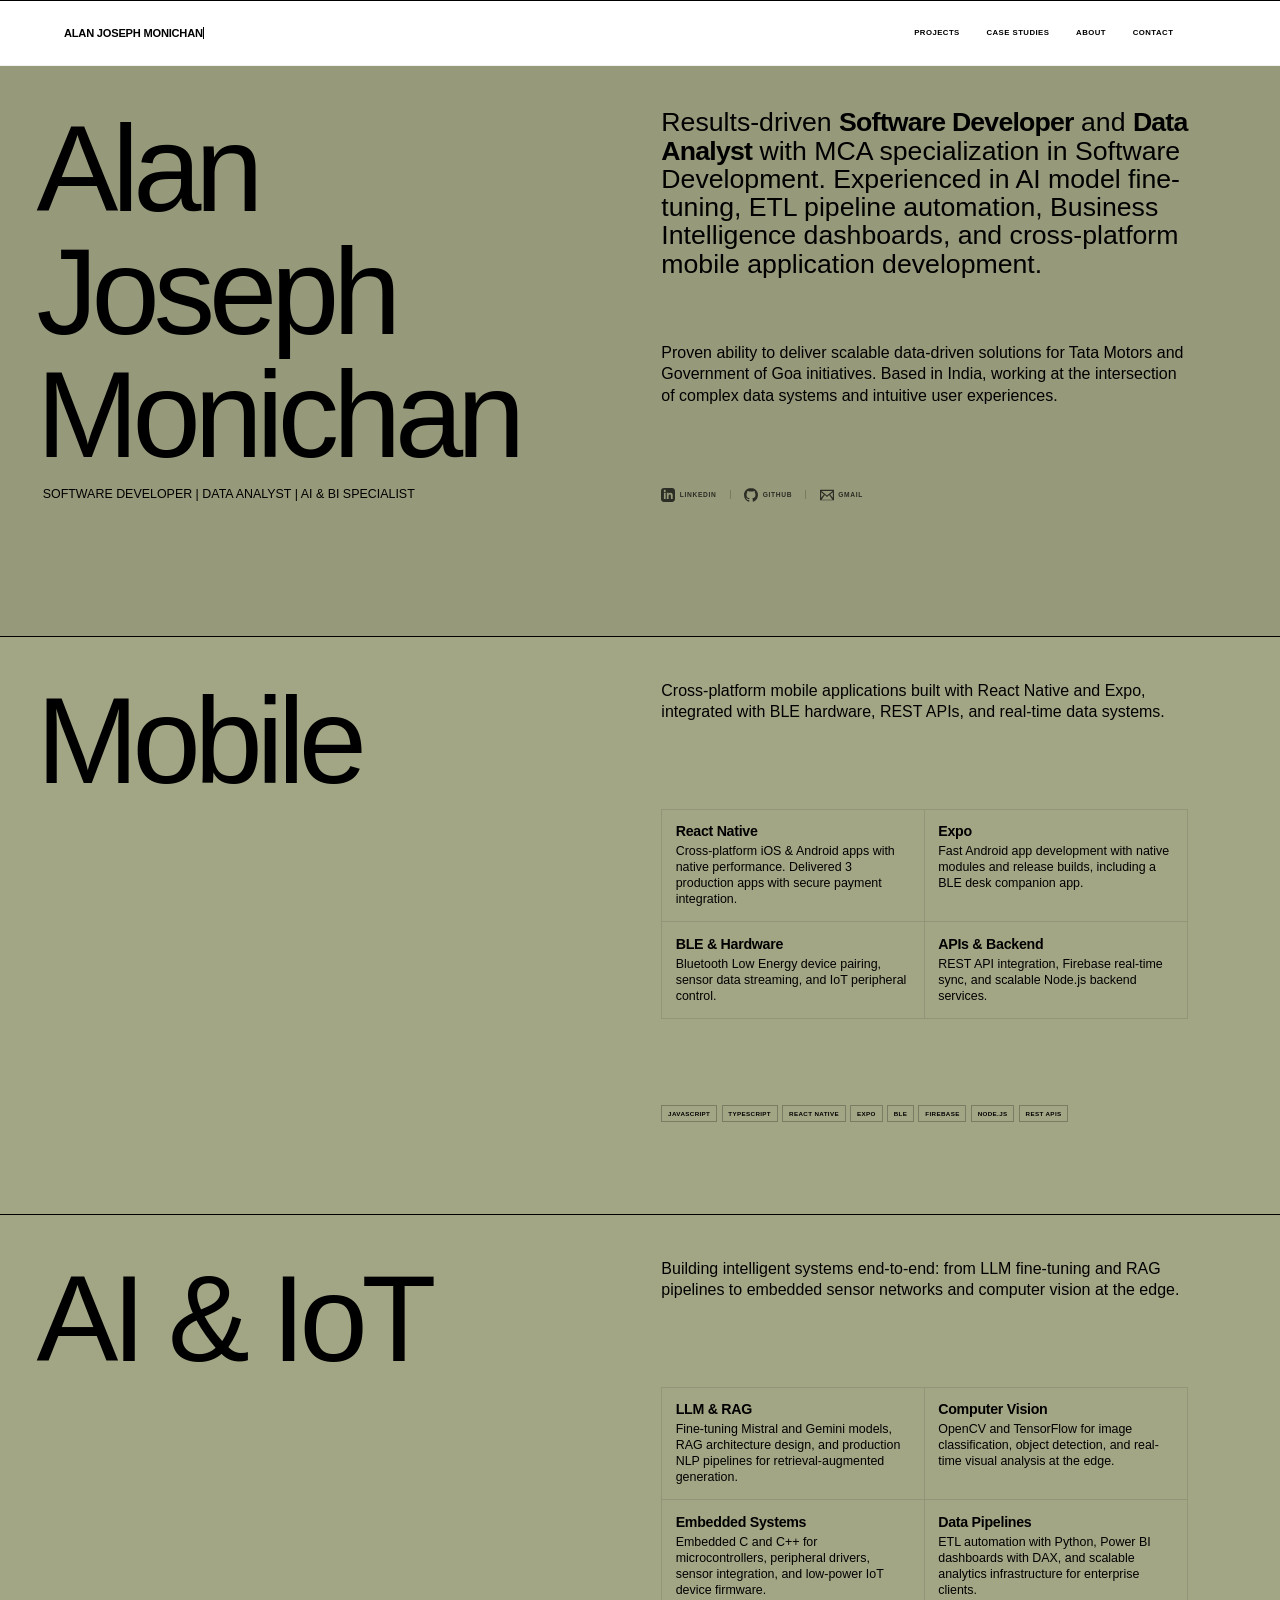
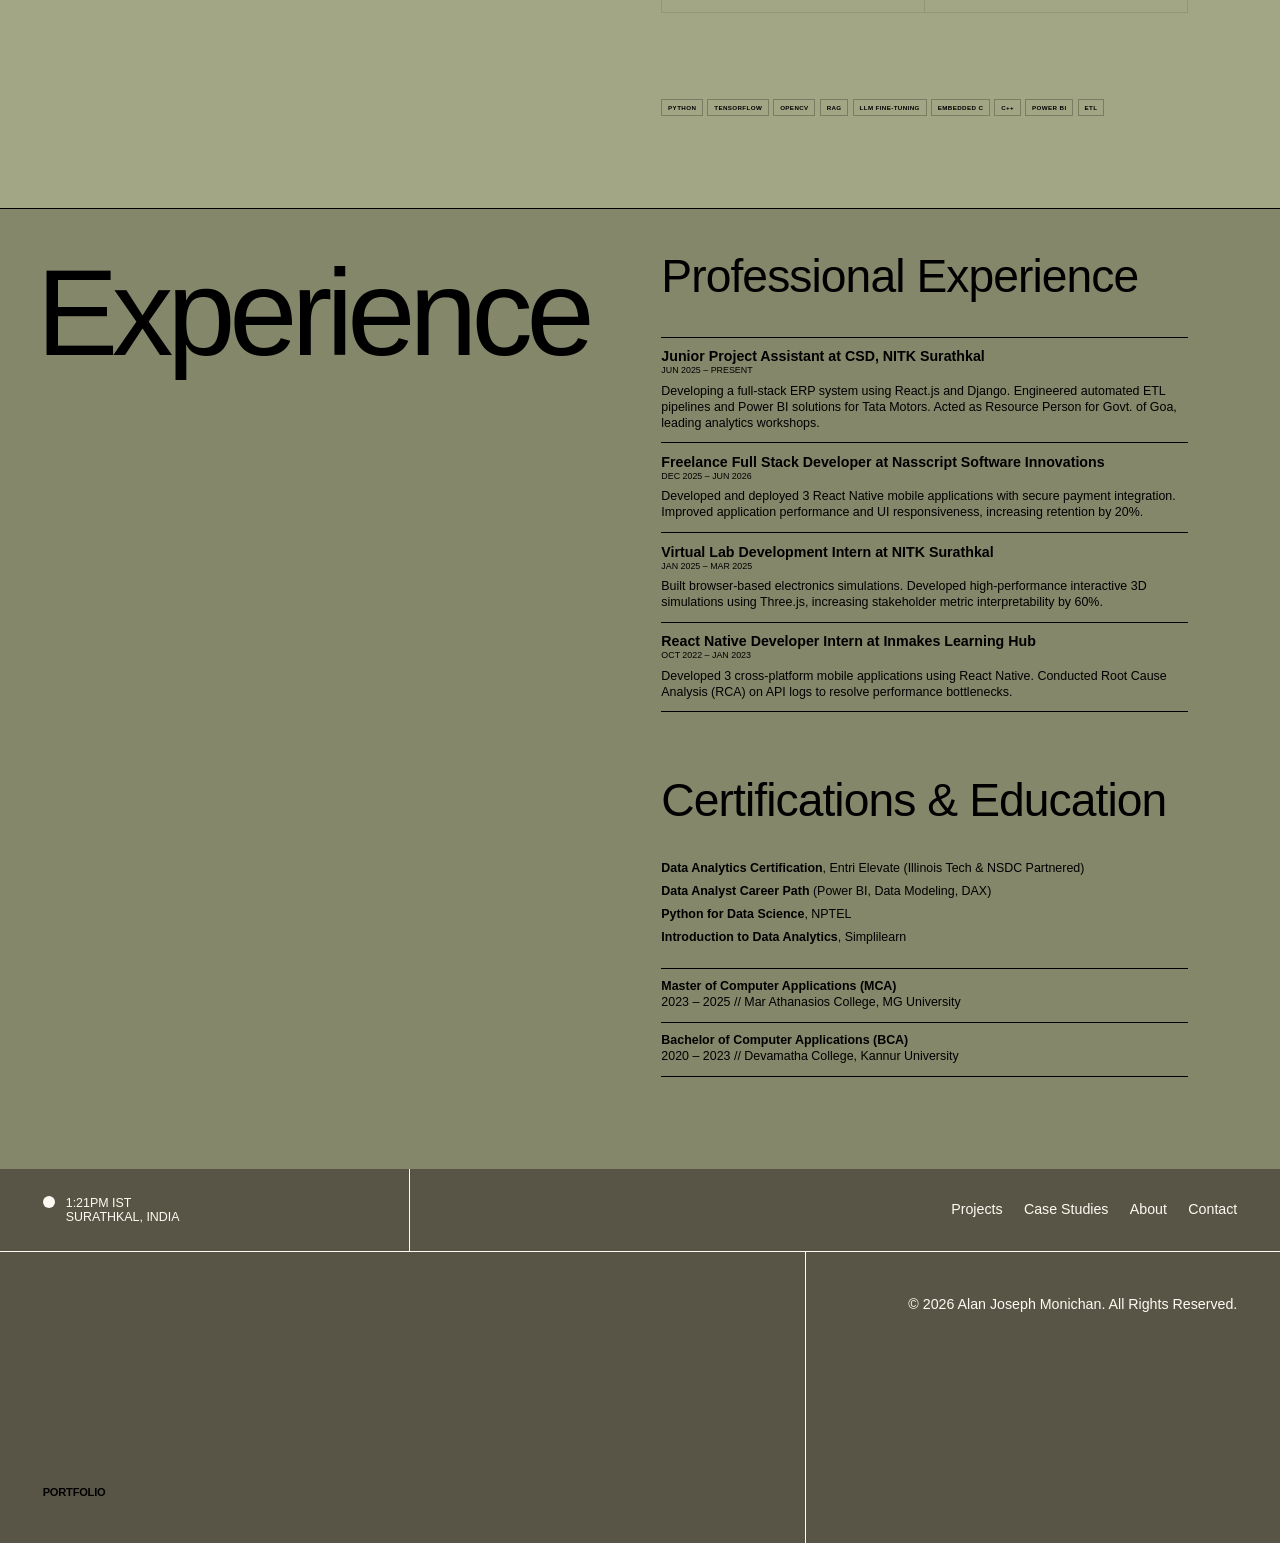
==== commit 37b2947f: "Replace smartwatch with DeskMate, remove Angel Eyes and Flutter, fix experience dates" ====
--- a/src/about.html
+++ b/src/about.html
@@ -131,15 +131,15 @@
                             <h2 class="heading-style-h1">Mobile</h2>
                         </div>
                         <div class="about_right-column">
-                            <p class="text-size-medium">Cross-platform mobile applications built with React Native and Flutter, integrated with BLE hardware, REST APIs, and real-time data systems.</p>
+                            <p class="text-size-medium">Cross-platform mobile applications built with React Native and Expo, integrated with BLE hardware, REST APIs, and real-time data systems.</p>
                             <div class="about_skills-grid">
                                 <div class="about_skill-card">
                                     <h4 class="text-size-regular text-weight-bold">React Native</h4>
                                     <p class="text-size-small">Cross-platform iOS & Android apps with native performance. Delivered 3 production apps with secure payment integration.</p>
                                 </div>
                                 <div class="about_skill-card">
-                                    <h4 class="text-size-regular text-weight-bold">Flutter</h4>
-                                    <p class="text-size-small">Expressive UI with smooth animations and natively compiled performance across platforms.</p>
+                                    <h4 class="text-size-regular text-weight-bold">Expo</h4>
+                                    <p class="text-size-small">Fast Android app development with native modules and release builds, including a BLE desk companion app.</p>
                                 </div>
                                 <div class="about_skill-card">
                                     <h4 class="text-size-regular text-weight-bold">BLE & Hardware</h4>
@@ -154,7 +154,7 @@
                                 <span class="about_tag">JavaScript</span>
                                 <span class="about_tag">TypeScript</span>
                                 <span class="about_tag">React Native</span>
-                                <span class="about_tag">Flutter</span>
+                                <span class="about_tag">Expo</span>
                                 <span class="about_tag">BLE</span>
                                 <span class="about_tag">Firebase</span>
                                 <span class="about_tag">Node.js</span>
@@ -226,7 +226,7 @@
                                         </li>
                                         <li class="about_credentials-item margin-bottom margin-24">
                                             <p class="text-size-regular text-weight-bold">Freelance Full Stack Developer at Nasscript Software Innovations</p>
-                                            <p class="text-size-mono-tiny text-style-allcaps">Dec 2025 – Present</p>
+                                            <p class="text-size-mono-tiny text-style-allcaps">Dec 2025 – Jun 2026</p>
                                             <p class="text-size-small margin-top margin-8">Developed and deployed 3 React Native mobile applications with secure payment integration. Improved application performance and UI responsiveness, increasing retention by 20%.</p>
                                         </li>
                                         <li class="about_credentials-item margin-bottom margin-24">
@@ -236,7 +236,7 @@
                                         </li>
                                         <li class="about_credentials-item margin-bottom margin-24">
                                             <p class="text-size-regular text-weight-bold">React Native Developer Intern at Inmakes Learning Hub</p>
-                                            <p class="text-size-mono-tiny text-style-allcaps">Oct 2022 – Dec 2023</p>
+                                            <p class="text-size-mono-tiny text-style-allcaps">Oct 2022 – Jan 2023</p>
                                             <p class="text-size-small margin-top margin-8">Developed 3 cross-platform mobile applications using React Native. Conducted Root Cause Analysis (RCA) on API logs to resolve performance bottlenecks.</p>
                                         </li>
                                     </ul>
